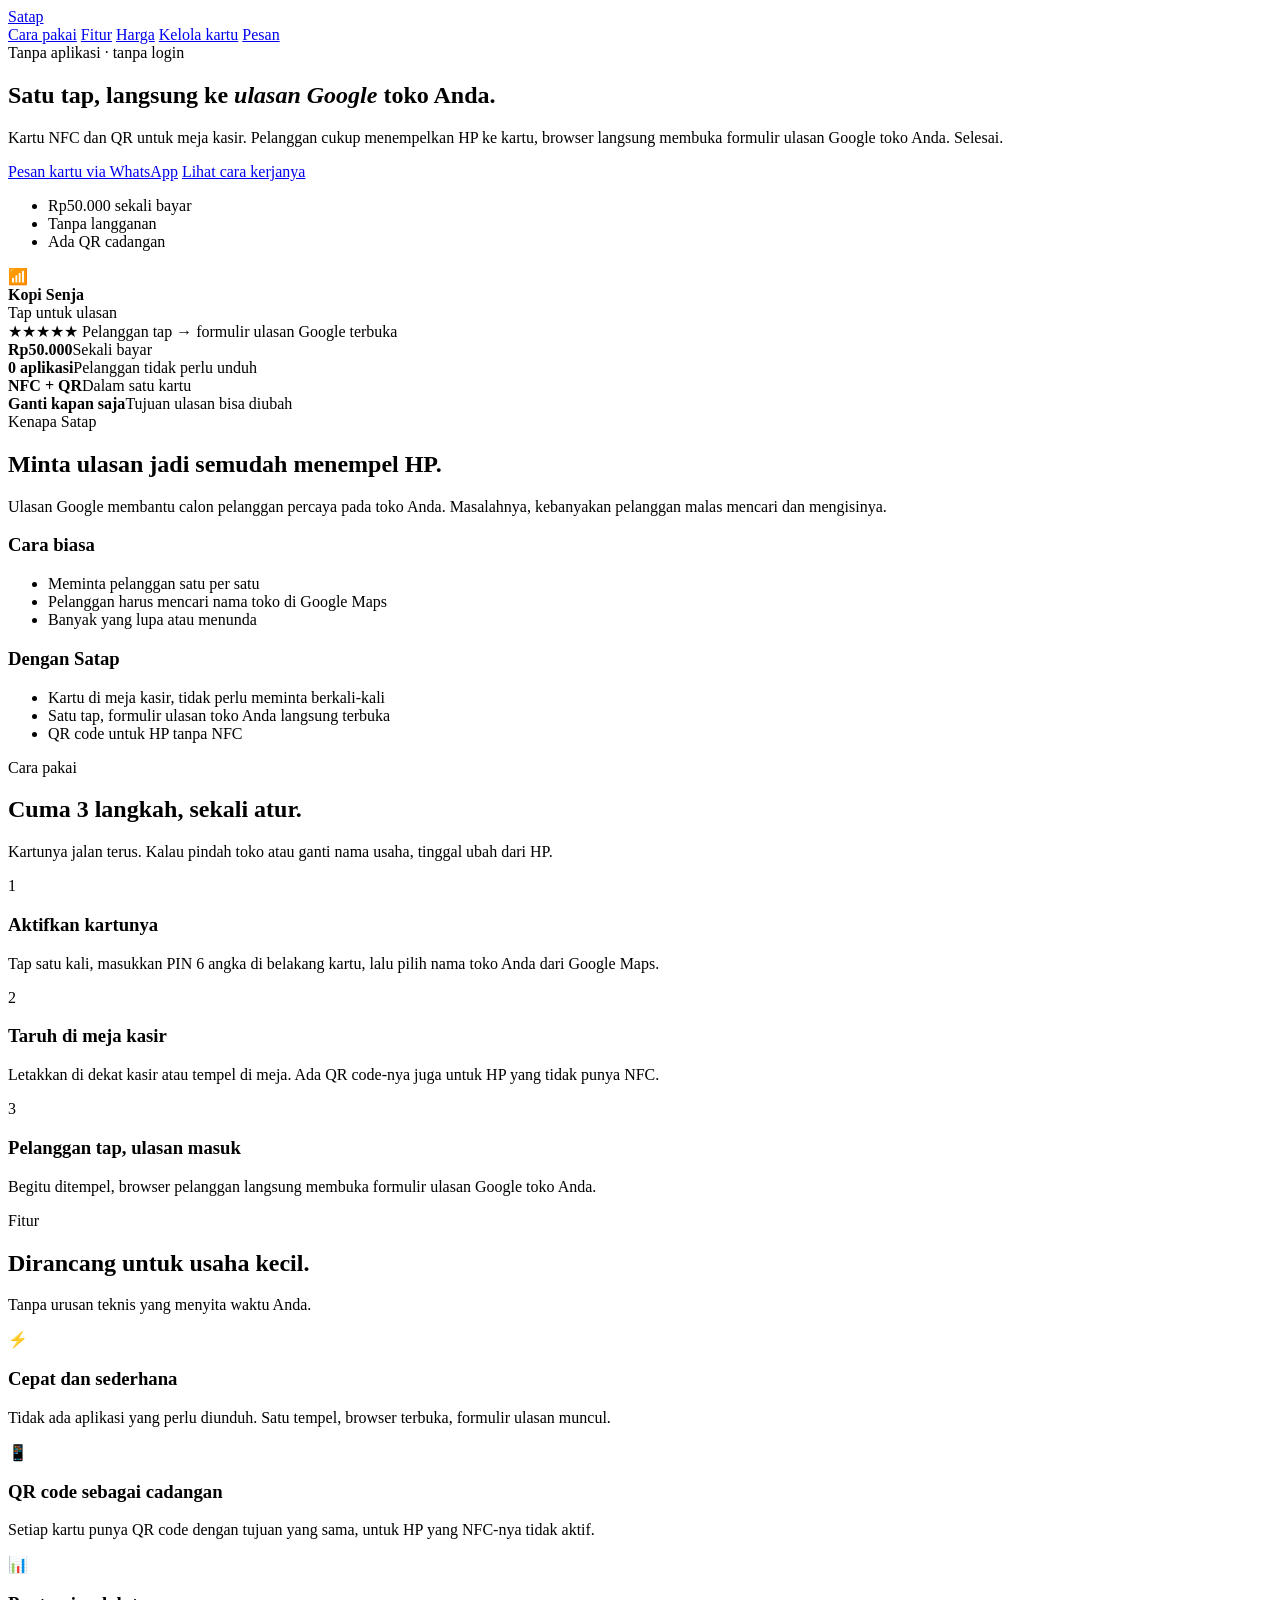
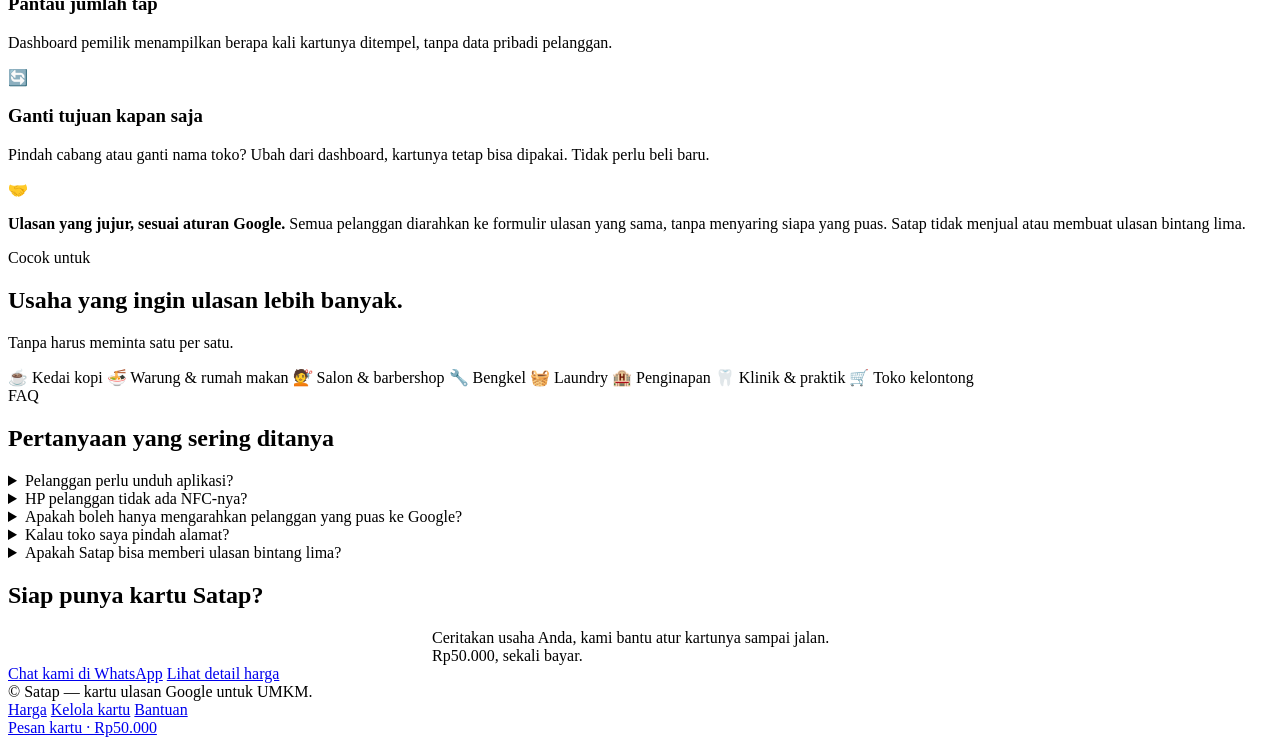
==== public/index.html @ cade8c43 "style: seragamkan palet warna semua halaman dari logo - palet baru: ink #002018, accent lime #C0F850" ====
<!doctype html>
<html lang="id">
<head>
  <meta charset="utf-8">
  <meta name="viewport" content="width=device-width, initial-scale=1, viewport-fit=cover">
  <meta name="theme-color" content="#F7F5EF">
  <title>Satap · Satu tap, langsung ke ulasan Google toko Anda</title>
  <meta name="description" content="Kartu NFC yang sekali ditempel langsung membuka formulir ulasan Google toko Anda. Tanpa aplikasi, tanpa login untuk pelanggan. Rp50.000 sekali bayar.">
  <meta property="og:type" content="website">
  <meta property="og:locale" content="id_ID">
  <meta property="og:site_name" content="Satap">
  <meta property="og:title" content="Satap · Satu tap, langsung ke ulasan Google toko Anda">
  <meta property="og:description" content="Kartu NFC + QR untuk meja kasir. Pelanggan tap, formulir ulasan Google terbuka. Rp50.000 sekali bayar, tanpa langganan.">
  <meta name="twitter:card" content="summary">
  <link rel="icon" href="/assets/img/favicon.svg" type="image/svg+xml">
  <link rel="preconnect" href="https://fonts.googleapis.com">
  <link rel="preconnect" href="https://fonts.gstatic.com" crossorigin>
  <link href="https://fonts.googleapis.com/css2?family=Nunito:wght@400;600;700;800&display=swap" rel="stylesheet">
  <link rel="stylesheet" href="/assets/css/style.css">
  <link rel="stylesheet" href="/assets/css/upgrade.css">

  <script type="application/ld+json">
  {
    "@context":"https://schema.org",
    "@graph":[
      {"@type":"Product","name":"Kartu Satap (NFC + QR)","description":"Kartu NFC dan QR yang membuka formulir ulasan Google toko Anda dengan satu tap.","brand":{"@type":"Brand","name":"Satap"},
       "offers":{"@type":"Offer","price":"50000","priceCurrency":"IDR"}},
      {"@type":"FAQPage","mainEntity":[
        {"@type":"Question","name":"Pelanggan perlu unduh aplikasi?","acceptedAnswer":{"@type":"Answer","text":"Tidak. Kartu NFC hanya berisi tautan. HP yang menempel akan membuka browser seperti membuka link biasa."}},
        {"@type":"Question","name":"HP pelanggan tidak ada NFC-nya?","acceptedAnswer":{"@type":"Answer","text":"Setiap kartu punya QR code. Pelanggan tinggal memindai QR tersebut dan hasilnya sama."}},
        {"@type":"Question","name":"Kalau toko saya pindah alamat?","acceptedAnswer":{"@type":"Answer","text":"Masuk ke halaman Kelola kartu pakai kode kartu dan PIN, lalu ganti tokonya. Kartunya tidak perlu diganti."}}
      ]}
    ]
  }
  </script>
</head>
<body>
<main class="shell shell-wide">

  <header class="topbar" id="topbar">
    <a class="brand" href="/"><img class="brand-logo" src="/assets/logo.png" alt="Satap" onerror="this.parentNode.classList.add('no-logo');this.remove()"><span class="wordmark">Satap</span></a>
    <nav class="nav" aria-label="Navigasi utama">
      <a href="#cara">Cara pakai</a>
      <a href="#fitur">Fitur</a>
      <a href="/harga.html">Harga</a>
      <a href="/kelola.html">Kelola kartu</a>
      <a class="nav-cta" data-wa target="_blank" rel="noopener" href="#">Pesan</a>
    </nav>
  </header>

  <!-- HERO -->
  <section class="hero">
    <div>
      <span class="tag">Tanpa aplikasi · tanpa login</span>
      <h1>Satu tap, langsung ke <em>ulasan Google</em> toko Anda.</h1>
      <p class="hero-lead">
        Kartu NFC dan QR untuk meja kasir. Pelanggan cukup menempelkan HP ke kartu,
        browser langsung membuka formulir ulasan Google toko Anda. Selesai.
      </p>
      <div class="hero-cta">
        <a class="btn btn-primary" data-wa target="_blank" rel="noopener" href="#">Pesan kartu via WhatsApp</a>
        <a class="btn btn-ghost" href="#cara">Lihat cara kerjanya</a>
      </div>
      <ul class="hero-points">
        <li>Rp50.000 sekali bayar</li>
        <li>Tanpa langganan</li>
        <li>Ada QR cadangan</li>
      </ul>
    </div>

    <div class="mock" aria-hidden="true">
      <div class="mock-card">
        <span class="mock-nfc">📶</span>
        <div>
          <strong>Kopi Senja</strong><br>
          <span class="mock-sub">Tap untuk ulasan</span>
        </div>
      </div>
      <div class="mock-tap">
        <span class="ring">★★★★★</span>
        <span>Pelanggan tap → formulir ulasan Google terbuka</span>
      </div>
    </div>
  </section>

  <!-- STRIP -->
  <div class="strip" role="list">
    <div role="listitem"><b>Rp50.000</b><span>Sekali bayar</span></div>
    <div role="listitem"><b>0 aplikasi</b><span>Pelanggan tidak perlu unduh</span></div>
    <div role="listitem"><b>NFC + QR</b><span>Dalam satu kartu</span></div>
    <div role="listitem"><b>Ganti kapan saja</b><span>Tujuan ulasan bisa diubah</span></div>
  </div>

  <!-- CARA LAMA vs SATAP -->
  <section class="section">
    <span class="eyebrow">Kenapa Satap</span>
    <h2>Minta ulasan jadi semudah menempel HP.</h2>
    <p class="section-lead">Ulasan Google membantu calon pelanggan percaya pada toko Anda. Masalahnya, kebanyakan pelanggan malas mencari dan mengisinya.</p>
    <div class="compare">
      <div class="col before">
        <h3>Cara biasa</h3>
        <ul>
          <li>Meminta pelanggan satu per satu</li>
          <li>Pelanggan harus mencari nama toko di Google Maps</li>
          <li>Banyak yang lupa atau menunda</li>
        </ul>
      </div>
      <div class="col after">
        <h3>Dengan Satap</h3>
        <ul>
          <li>Kartu di meja kasir, tidak perlu meminta berkali-kali</li>
          <li>Satu tap, formulir ulasan toko Anda langsung terbuka</li>
          <li>QR code untuk HP tanpa NFC</li>
        </ul>
      </div>
    </div>
  </section>

  <!-- CARA PAKAI -->
  <section class="section" id="cara">
    <span class="eyebrow">Cara pakai</span>
    <h2>Cuma 3 langkah, sekali atur.</h2>
    <p class="section-lead">Kartunya jalan terus. Kalau pindah toko atau ganti nama usaha, tinggal ubah dari HP.</p>
    <div class="steps3">
      <div class="feature">
        <span class="num">1</span>
        <h3>Aktifkan kartunya</h3>
        <p>Tap satu kali, masukkan PIN 6 angka di belakang kartu, lalu pilih nama toko Anda dari Google Maps.</p>
      </div>
      <div class="feature">
        <span class="num">2</span>
        <h3>Taruh di meja kasir</h3>
        <p>Letakkan di dekat kasir atau tempel di meja. Ada QR code-nya juga untuk HP yang tidak punya NFC.</p>
      </div>
      <div class="feature">
        <span class="num">3</span>
        <h3>Pelanggan tap, ulasan masuk</h3>
        <p>Begitu ditempel, browser pelanggan langsung membuka formulir ulasan Google toko Anda.</p>
      </div>
    </div>
  </section>

  <!-- FITUR -->
  <section class="section" id="fitur">
    <span class="eyebrow">Fitur</span>
    <h2>Dirancang untuk usaha kecil.</h2>
    <p class="section-lead">Tanpa urusan teknis yang menyita waktu Anda.</p>
    <div class="cardgrid cardgrid-2">
      <div class="feature">
        <span class="ico" aria-hidden="true">⚡</span>
        <h3>Cepat dan sederhana</h3>
        <p>Tidak ada aplikasi yang perlu diunduh. Satu tempel, browser terbuka, formulir ulasan muncul.</p>
      </div>
      <div class="feature">
        <span class="ico" aria-hidden="true">📱</span>
        <h3>QR code sebagai cadangan</h3>
        <p>Setiap kartu punya QR code dengan tujuan yang sama, untuk HP yang NFC-nya tidak aktif.</p>
      </div>
      <div class="feature">
        <span class="ico" aria-hidden="true">📊</span>
        <h3>Pantau jumlah tap</h3>
        <p>Dashboard pemilik menampilkan berapa kali kartunya ditempel, tanpa data pribadi pelanggan.</p>
      </div>
      <div class="feature">
        <span class="ico" aria-hidden="true">🔄</span>
        <h3>Ganti tujuan kapan saja</h3>
        <p>Pindah cabang atau ganti nama toko? Ubah dari dashboard, kartunya tetap bisa dipakai. Tidak perlu beli baru.</p>
      </div>
    </div>
  </section>

  <!-- INTEGRITAS -->
  <section class="section">
    <div class="promise">
      <span class="ico" aria-hidden="true">🤝</span>
      <p><strong>Ulasan yang jujur, sesuai aturan Google.</strong> Semua pelanggan diarahkan ke formulir ulasan yang sama, tanpa menyaring siapa yang puas. Satap tidak menjual atau membuat ulasan bintang lima.</p>
    </div>
  </section>

  <!-- COCOK UNTUK -->
  <section class="section">
    <span class="eyebrow">Cocok untuk</span>
    <h2>Usaha yang ingin ulasan lebih banyak.</h2>
    <p class="section-lead">Tanpa harus meminta satu per satu.</p>
    <div class="chips">
      <span class="tag">☕ Kedai kopi</span>
      <span class="tag">🍜 Warung &amp; rumah makan</span>
      <span class="tag">💇 Salon &amp; barbershop</span>
      <span class="tag">🔧 Bengkel</span>
      <span class="tag">🧺 Laundry</span>
      <span class="tag">🏨 Penginapan</span>
      <span class="tag">🦷 Klinik &amp; praktik</span>
      <span class="tag">🛒 Toko kelontong</span>
    </div>
  </section>

  <!-- FAQ -->
  <section class="section" id="faq">
    <span class="eyebrow">FAQ</span>
    <h2>Pertanyaan yang sering ditanya</h2>
    <div class="faq">
      <details>
        <summary>Pelanggan perlu unduh aplikasi?</summary>
        <p>Tidak. Kartu NFC hanya berisi tautan. HP yang menempel akan membuka browser seperti membuka link biasa.</p>
      </details>
      <details>
        <summary>HP pelanggan tidak ada NFC-nya?</summary>
        <p>Setiap kartu punya QR code. Pelanggan tinggal memindai QR tersebut dan hasilnya sama.</p>
      </details>
      <details>
        <summary>Apakah boleh hanya mengarahkan pelanggan yang puas ke Google?</summary>
        <p>Tidak, dan kami tidak menyarankan itu. Semua pelanggan diarahkan langsung ke formulir ulasan yang sama. Menyaring ulasan melanggar kebijakan Google dan ulasannya bisa dihapus.</p>
      </details>
      <details>
        <summary>Kalau toko saya pindah alamat?</summary>
        <p>Masuk ke halaman Kelola kartu pakai kode kartu dan PIN, lalu ganti tokonya. Kartunya tidak perlu diganti.</p>
      </details>
      <details>
        <summary>Apakah Satap bisa memberi ulasan bintang lima?</summary>
        <p>Tidak, dan Anda sebaiknya berhati-hati dengan layanan yang menjanjikannya. Ulasan harus asli dari pelanggan. Ulasan yang dibeli atau dibuat otomatis melanggar kebijakan Google.</p>
      </details>
    </div>
  </section>

  <!-- CTA -->
  <section class="cta-band" id="pesan">
    <h2>Siap punya kartu Satap?</h2>
    <p class="muted" style="max-width:52ch;margin:10px auto 0">
      Ceritakan usaha Anda, kami bantu atur kartunya sampai jalan. Rp50.000, sekali bayar.
    </p>
    <div class="row">
      <a class="btn btn-primary" data-wa target="_blank" rel="noopener" href="#">Chat kami di WhatsApp</a>
      <a class="btn btn-ghost" href="/harga.html">Lihat detail harga</a>
    </div>
  </section>

  <footer class="footer">
    <span>© Satap — kartu ulasan Google untuk UMKM.</span>
    <nav>
      <a href="/harga.html">Harga</a>
      <a href="/kelola.html">Kelola kartu</a>
      <a data-wa target="_blank" rel="noopener" href="#">Bantuan</a>
    </nav>
  </footer>

</main>

<!-- CTA lengket (hanya tampil di HP) -->
<div class="sticky-cta" id="sticky-cta">
  <a class="btn btn-primary" data-wa target="_blank" rel="noopener" href="#">Pesan kartu · Rp50.000</a>
</div>

<script type="module" src="/assets/js/landing.js"></script>
<script>
(function(){
  var top = document.getElementById('topbar');
  if (top) addEventListener('scroll', function(){ top.classList.toggle('is-scrolled', scrollY > 8); }, {passive:true});

  /* Sembunyikan CTA lengket saat band CTA / footer sudah terlihat */
  var sticky = document.getElementById('sticky-cta'), band = document.getElementById('pesan');
  if (sticky && band && 'IntersectionObserver' in window){
    new IntersectionObserver(function(e){ sticky.classList.toggle('is-hidden', e[0].isIntersecting); },{threshold:.15}).observe(band);
  }

  /* Satu FAQ terbuka sekaligus, lebih rapi di HP */
  var d = document.querySelectorAll('.faq details');
  d.forEach(function(el){ el.addEventListener('toggle', function(){
    if (el.open) d.forEach(function(o){ if (o !== el) o.open = false; });
  }); });
})();
</script>
</body>
</html>
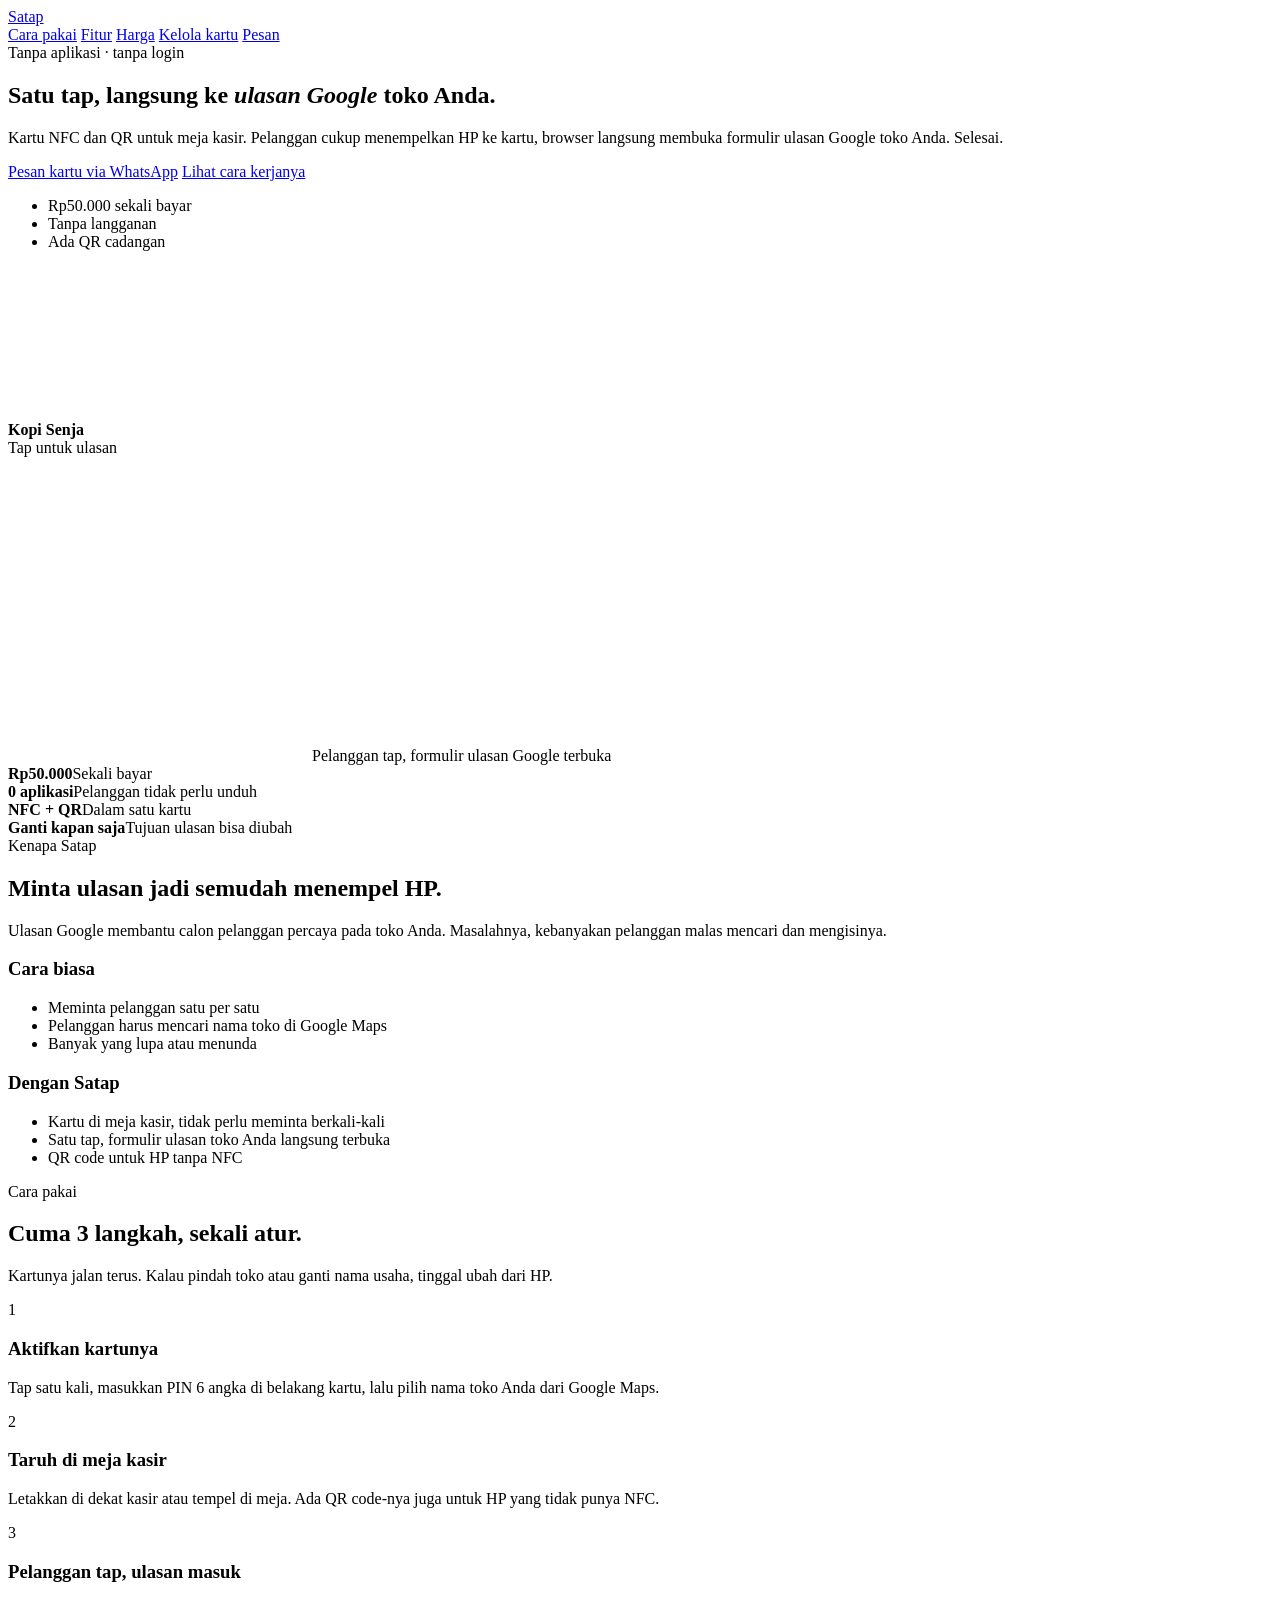
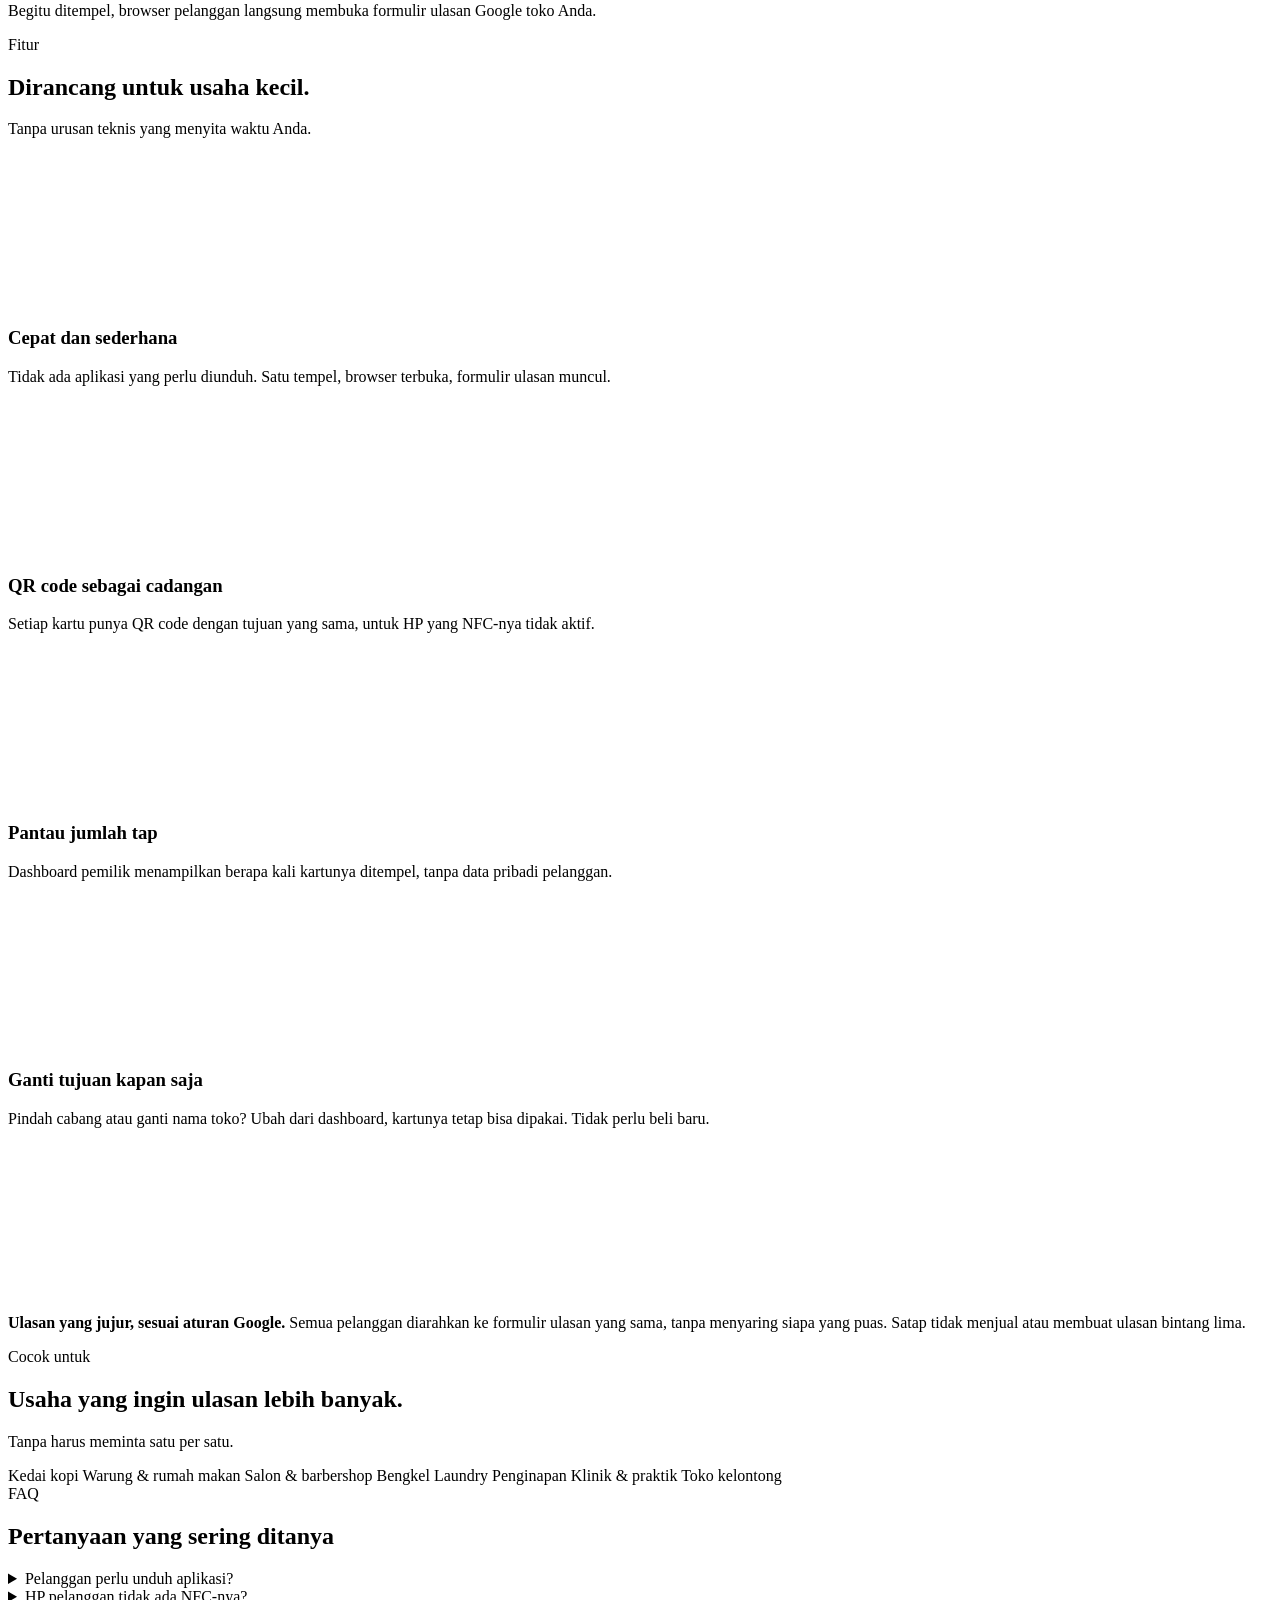
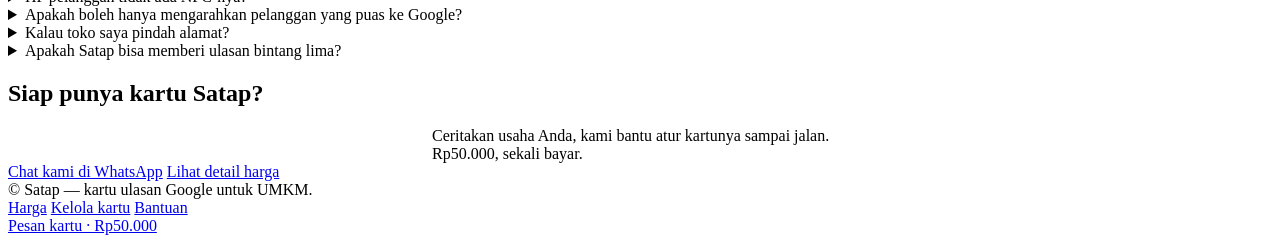
==== commit 091ca4b4: "style: ganti semua emoji dengan sprite ikon SVG (Lucide) - tambah public/assets/icons.svg (sprite 21" ====
--- a/public/index.html
+++ b/public/index.html
@@ -70,15 +70,15 @@
 
     <div class="mock" aria-hidden="true">
       <div class="mock-card">
-        <span class="mock-nfc">📶</span>
+        <span class="mock-nfc"><svg class="ic" aria-hidden="true"><use href="/assets/icons.svg#nfc"></use></svg></span>
         <div>
           <strong>Kopi Senja</strong><br>
           <span class="mock-sub">Tap untuk ulasan</span>
         </div>
       </div>
       <div class="mock-tap">
-        <span class="ring">★★★★★</span>
-        <span>Pelanggan tap → formulir ulasan Google terbuka</span>
+        <span class="stars" aria-hidden="true"><svg class="ic"><use href="/assets/icons.svg#star"></use></svg><svg class="ic"><use href="/assets/icons.svg#star"></use></svg><svg class="ic"><use href="/assets/icons.svg#star"></use></svg><svg class="ic"><use href="/assets/icons.svg#star"></use></svg><svg class="ic"><use href="/assets/icons.svg#star"></use></svg></span>
+        <span>Pelanggan tap, formulir ulasan Google terbuka</span>
       </div>
     </div>
   </section>
@@ -147,22 +147,22 @@
     <p class="section-lead">Tanpa urusan teknis yang menyita waktu Anda.</p>
     <div class="cardgrid cardgrid-2">
       <div class="feature">
-        <span class="ico" aria-hidden="true">⚡</span>
+        <span class="ico" aria-hidden="true"><svg class="ic"><use href="/assets/icons.svg#zap"></use></svg></span>
         <h3>Cepat dan sederhana</h3>
         <p>Tidak ada aplikasi yang perlu diunduh. Satu tempel, browser terbuka, formulir ulasan muncul.</p>
       </div>
       <div class="feature">
-        <span class="ico" aria-hidden="true">📱</span>
+        <span class="ico" aria-hidden="true"><svg class="ic"><use href="/assets/icons.svg#qr-code"></use></svg></span>
         <h3>QR code sebagai cadangan</h3>
         <p>Setiap kartu punya QR code dengan tujuan yang sama, untuk HP yang NFC-nya tidak aktif.</p>
       </div>
       <div class="feature">
-        <span class="ico" aria-hidden="true">📊</span>
+        <span class="ico" aria-hidden="true"><svg class="ic"><use href="/assets/icons.svg#chart-column"></use></svg></span>
         <h3>Pantau jumlah tap</h3>
         <p>Dashboard pemilik menampilkan berapa kali kartunya ditempel, tanpa data pribadi pelanggan.</p>
       </div>
       <div class="feature">
-        <span class="ico" aria-hidden="true">🔄</span>
+        <span class="ico" aria-hidden="true"><svg class="ic"><use href="/assets/icons.svg#refresh-cw"></use></svg></span>
         <h3>Ganti tujuan kapan saja</h3>
         <p>Pindah cabang atau ganti nama toko? Ubah dari dashboard, kartunya tetap bisa dipakai. Tidak perlu beli baru.</p>
       </div>
@@ -172,7 +172,7 @@
   <!-- INTEGRITAS -->
   <section class="section">
     <div class="promise">
-      <span class="ico" aria-hidden="true">🤝</span>
+      <span class="ico" aria-hidden="true"><svg class="ic"><use href="/assets/icons.svg#handshake"></use></svg></span>
       <p><strong>Ulasan yang jujur, sesuai aturan Google.</strong> Semua pelanggan diarahkan ke formulir ulasan yang sama, tanpa menyaring siapa yang puas. Satap tidak menjual atau membuat ulasan bintang lima.</p>
     </div>
   </section>
@@ -183,14 +183,14 @@
     <h2>Usaha yang ingin ulasan lebih banyak.</h2>
     <p class="section-lead">Tanpa harus meminta satu per satu.</p>
     <div class="chips">
-      <span class="tag">☕ Kedai kopi</span>
-      <span class="tag">🍜 Warung &amp; rumah makan</span>
-      <span class="tag">💇 Salon &amp; barbershop</span>
-      <span class="tag">🔧 Bengkel</span>
-      <span class="tag">🧺 Laundry</span>
-      <span class="tag">🏨 Penginapan</span>
-      <span class="tag">🦷 Klinik &amp; praktik</span>
-      <span class="tag">🛒 Toko kelontong</span>
+      <span class="tag">Kedai kopi</span>
+      <span class="tag">Warung &amp; rumah makan</span>
+      <span class="tag">Salon &amp; barbershop</span>
+      <span class="tag">Bengkel</span>
+      <span class="tag">Laundry</span>
+      <span class="tag">Penginapan</span>
+      <span class="tag">Klinik &amp; praktik</span>
+      <span class="tag">Toko kelontong</span>
     </div>
   </section>
 
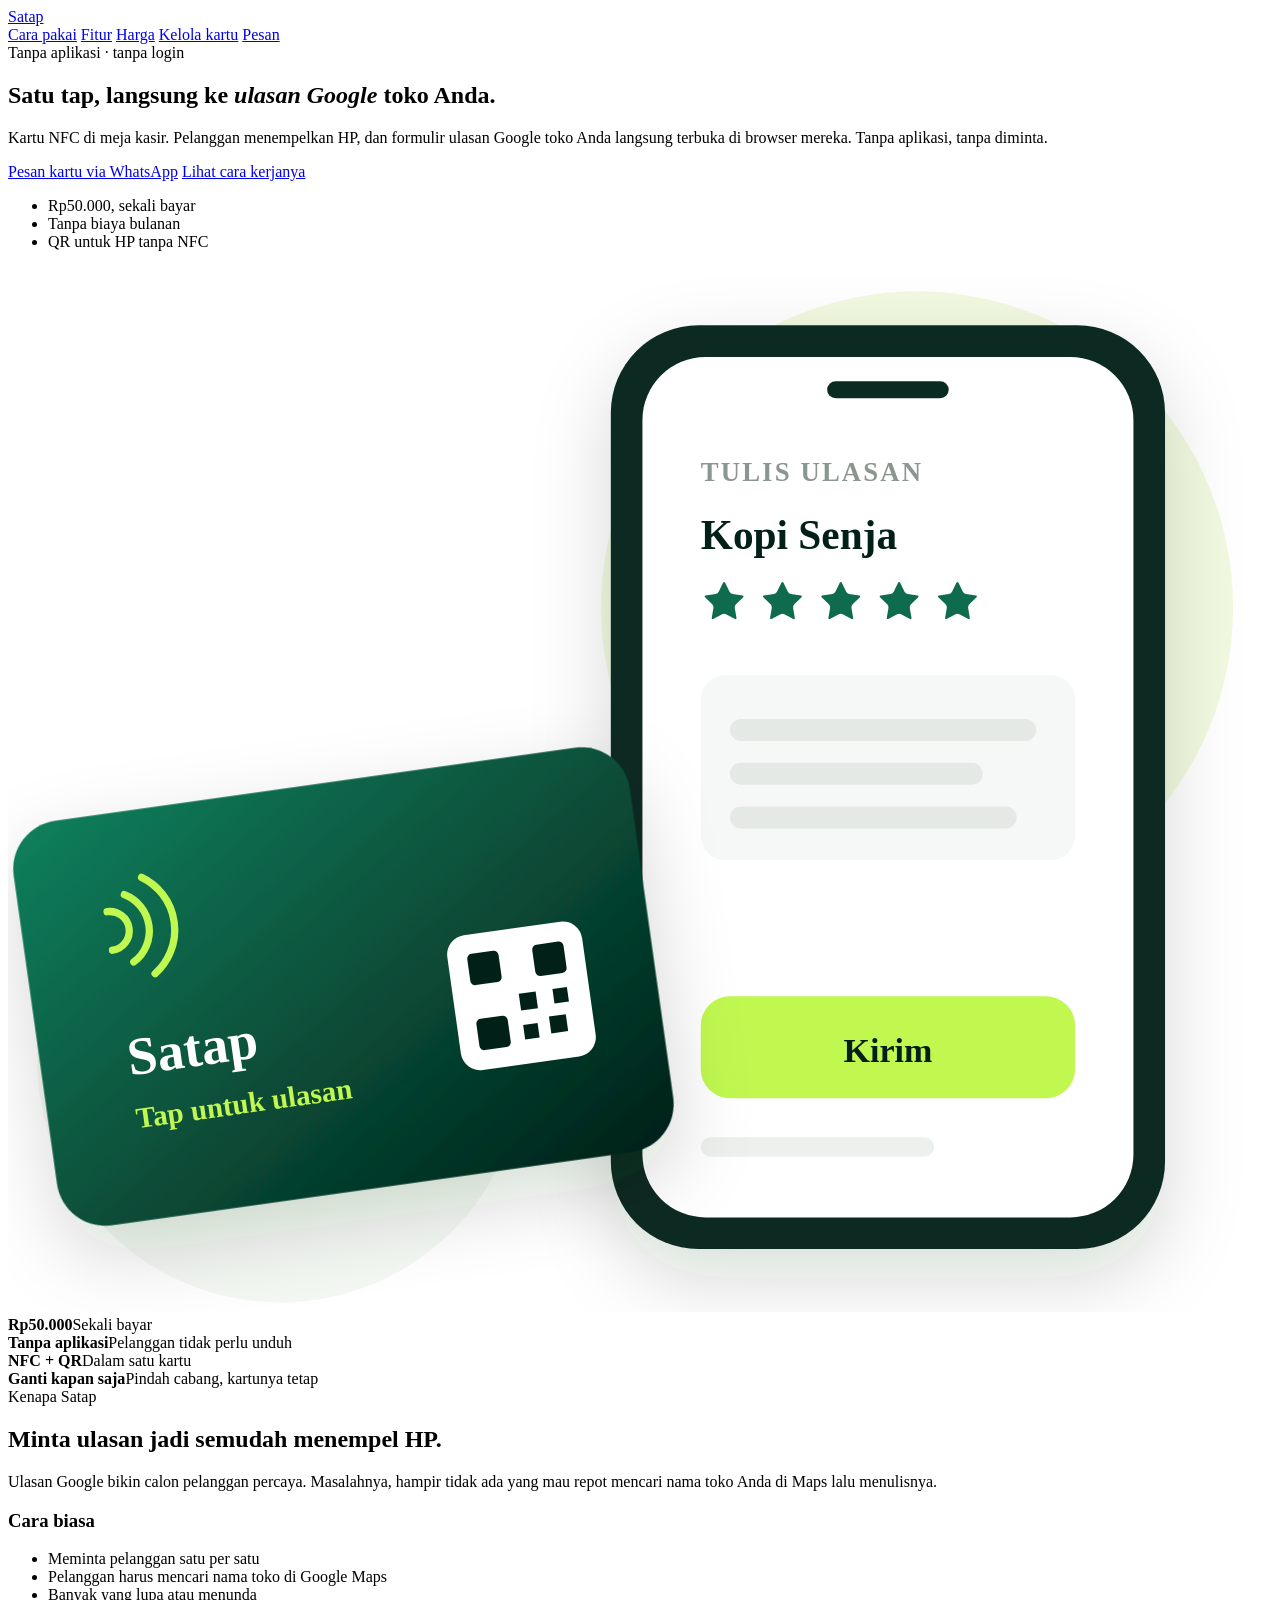
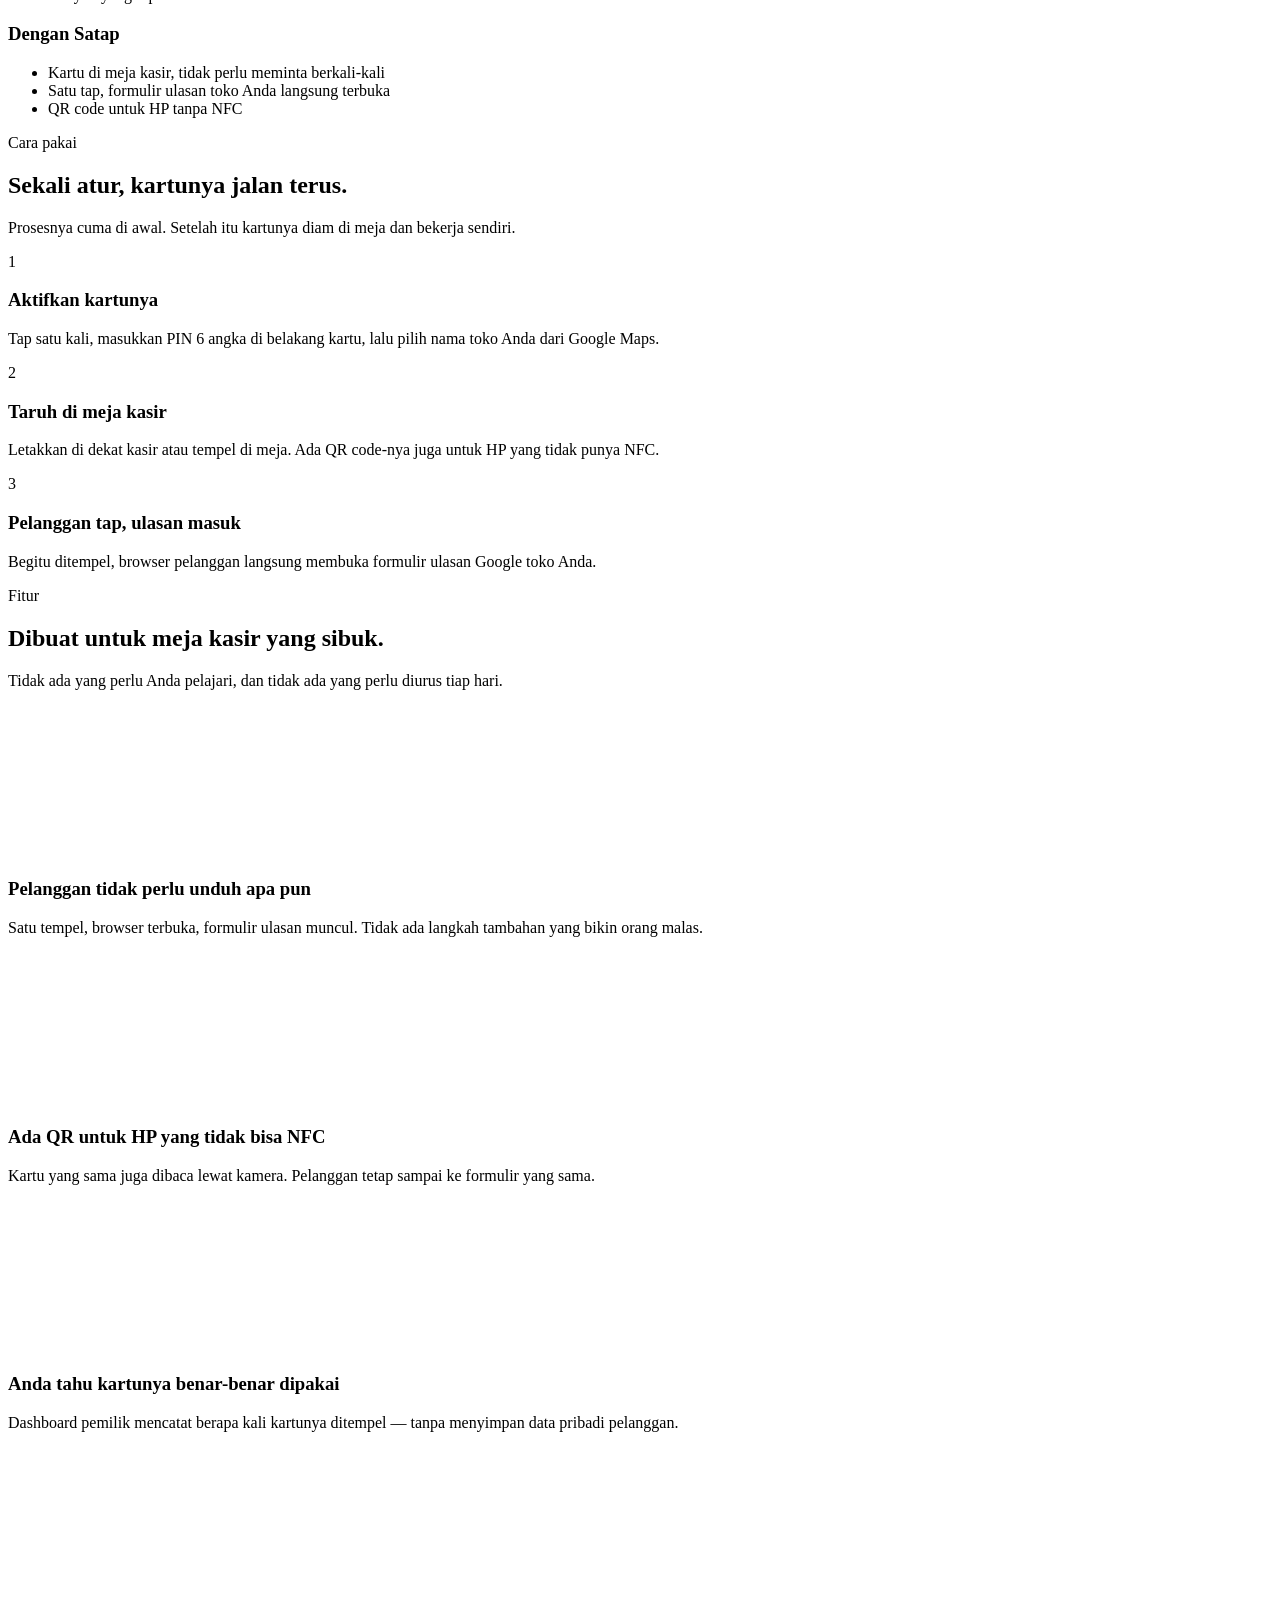
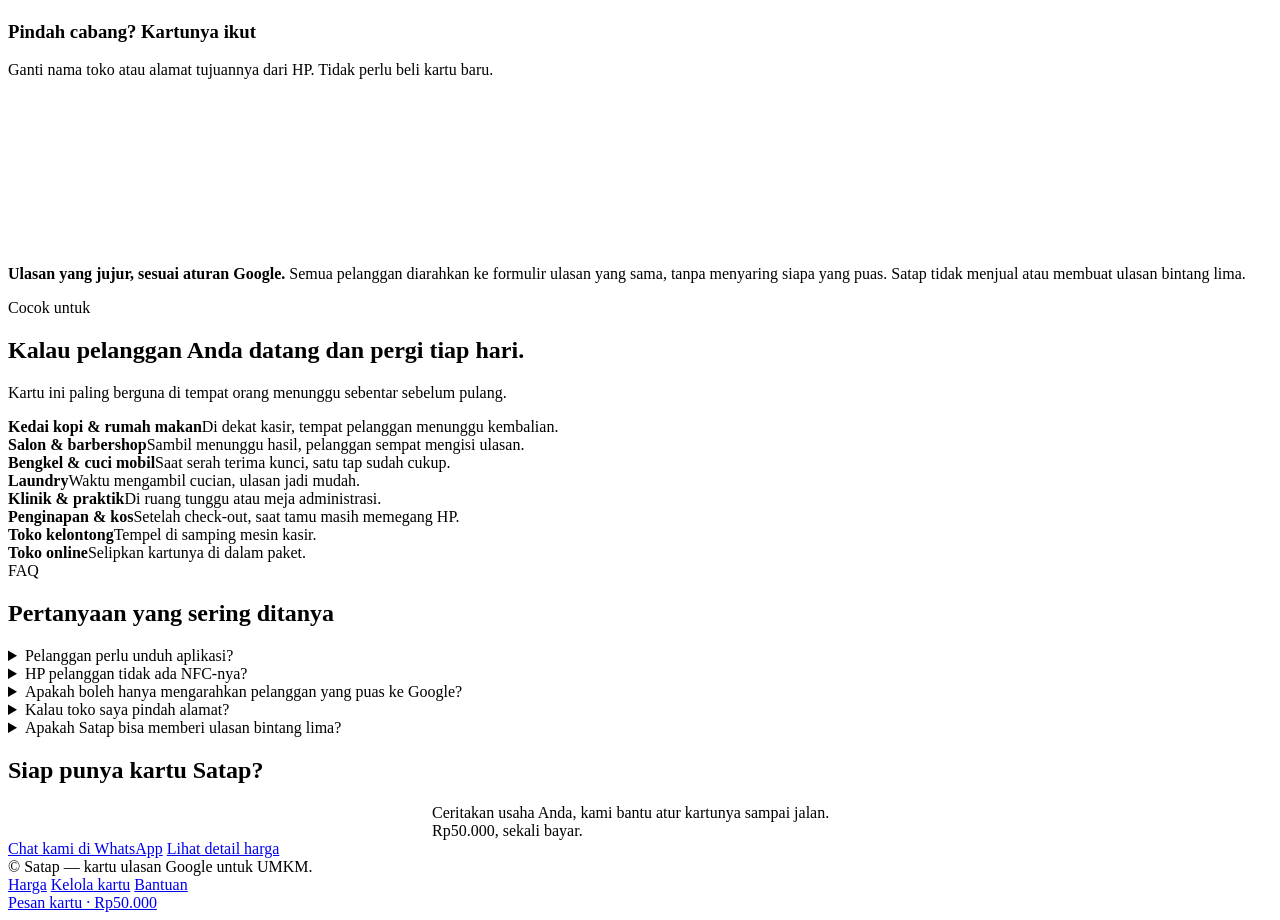
==== commit 3851e5c0: "feat(landing): ilustrasi hero, section contoh usaha, perbaikan copy - ilustrasi hero SVG asli (HP be" ====
--- a/public/index.html
+++ b/public/index.html
@@ -54,48 +54,102 @@
       <span class="tag">Tanpa aplikasi · tanpa login</span>
       <h1>Satu tap, langsung ke <em>ulasan Google</em> toko Anda.</h1>
       <p class="hero-lead">
-        Kartu NFC dan QR untuk meja kasir. Pelanggan cukup menempelkan HP ke kartu,
-        browser langsung membuka formulir ulasan Google toko Anda. Selesai.
+        Kartu NFC di meja kasir. Pelanggan menempelkan HP, dan formulir ulasan Google
+        toko Anda langsung terbuka di browser mereka. Tanpa aplikasi, tanpa diminta.
       </p>
       <div class="hero-cta">
         <a class="btn btn-primary" data-wa target="_blank" rel="noopener" href="#">Pesan kartu via WhatsApp</a>
         <a class="btn btn-ghost" href="#cara">Lihat cara kerjanya</a>
       </div>
       <ul class="hero-points">
-        <li>Rp50.000 sekali bayar</li>
-        <li>Tanpa langganan</li>
-        <li>Ada QR cadangan</li>
+        <li>Rp50.000, sekali bayar</li>
+        <li>Tanpa biaya bulanan</li>
+        <li>QR untuk HP tanpa NFC</li>
       </ul>
     </div>
 
-    <div class="mock" aria-hidden="true">
-      <div class="mock-card">
-        <span class="mock-nfc"><svg class="ic" aria-hidden="true"><use href="/assets/icons.svg#nfc"></use></svg></span>
-        <div>
-          <strong>Kopi Senja</strong><br>
-          <span class="mock-sub">Tap untuk ulasan</span>
-        </div>
-      </div>
-      <div class="mock-tap">
-        <span class="stars" aria-hidden="true"><svg class="ic"><use href="/assets/icons.svg#star"></use></svg><svg class="ic"><use href="/assets/icons.svg#star"></use></svg><svg class="ic"><use href="/assets/icons.svg#star"></use></svg><svg class="ic"><use href="/assets/icons.svg#star"></use></svg><svg class="ic"><use href="/assets/icons.svg#star"></use></svg></span>
-        <span>Pelanggan tap, formulir ulasan Google terbuka</span>
-      </div>
+    <div class="mock">
+      <svg class="hero-art" viewBox="0 0 520 430" role="img" aria-label="Kartu Satap dan formulir ulasan Google yang terbuka di layar HP">
+        <defs>
+          <linearGradient id="cardG" x1="0" y1="0" x2="1" y2="1">
+            <stop offset="0" stop-color="#12805C"/>
+            <stop offset="1" stop-color="#002018"/>
+          </linearGradient>
+          <filter id="softShadow" x="-25%" y="-25%" width="150%" height="150%">
+            <feDropShadow dx="0" dy="12" stdDeviation="16" flood-color="#002018" flood-opacity="0.16"/>
+          </filter>
+          <path id="starPath" d="M11.525 2.295a.53.53 0 0 1 .95 0l2.31 4.679a2.123 2.123 0 0 0 1.595 1.16l5.166.756a.53.53 0 0 1 .294.904l-3.736 3.638a2.123 2.123 0 0 0-.611 1.878l.882 5.14a.53.53 0 0 1-.771.56l-4.618-2.428a2.122 2.122 0 0 0-1.973 0L6.396 21.01a.53.53 0 0 1-.77-.56l.881-5.139a2.122 2.122 0 0 0-.611-1.879L2.16 9.795a.53.53 0 0 1 .294-.906l5.165-.755a2.122 2.122 0 0 0 1.597-1.16z"/>
+        </defs>
+
+        <circle cx="374" cy="140" r="130" fill="#F1FAE0"/>
+        <circle cx="112" cy="326" r="100" fill="#F4F8F3"/>
+
+        <!-- HP: formulir ulasan Google -->
+        <rect x="248" y="24" width="228" height="380" rx="36" fill="#0A2B22" filter="url(#softShadow)"/>
+        <rect x="261" y="37" width="202" height="354" rx="26" fill="#FFFFFF"/>
+        <rect x="337" y="47" width="50" height="7" rx="3.5" fill="#0A2B22"/>
+
+        <text x="285" y="88" font-size="11" font-weight="700" fill="#8A968F" letter-spacing="0.08em">TULIS ULASAN</text>
+        <text x="285" y="116" font-size="17" font-weight="800" fill="#002018">Kopi Senja</text>
+
+        <g fill="#0E6B4D">
+          <use href="#starPath" transform="translate(285,128) scale(0.8)"/>
+          <use href="#starPath" transform="translate(309,128) scale(0.8)"/>
+          <use href="#starPath" transform="translate(333,128) scale(0.8)"/>
+          <use href="#starPath" transform="translate(357,128) scale(0.8)"/>
+          <use href="#starPath" transform="translate(381,128) scale(0.8)"/>
+        </g>
+
+        <rect x="285" y="168" width="154" height="76" rx="10" fill="#F6F8F7"/>
+        <rect x="297" y="186" width="126" height="9" rx="4.5" fill="#E4E9E6"/>
+        <rect x="297" y="204" width="104" height="9" rx="4.5" fill="#E4E9E6"/>
+        <rect x="297" y="222" width="118" height="9" rx="4.5" fill="#E4E9E6"/>
+
+        <rect x="285" y="300" width="154" height="42" rx="12" fill="#C0F850"/>
+        <text x="362" y="327" font-size="14" font-weight="800" fill="#002018" text-anchor="middle">Kirim</text>
+
+        <rect x="285" y="358" width="96" height="8" rx="4" fill="#EDF1EE"/>
+
+        <!-- Kartu Satap -->
+        <g transform="rotate(-8 138 296)">
+          <rect x="10" y="212" width="256" height="168" rx="20" fill="url(#cardG)" filter="url(#softShadow)"/>
+          <g fill="none" stroke="#C0F850" stroke-width="3" stroke-linecap="round">
+            <path d="M46 252a8 8 0 0 1 0 16"/>
+            <path d="M54 246a16 16 0 0 1 0 28"/>
+            <path d="M62 240a24 24 0 0 1 0 40"/>
+          </g>
+          <text x="46" y="320" font-size="22" font-weight="800" fill="#FFFFFF">Satap</text>
+          <text x="46" y="342" font-size="12" font-weight="700" fill="#C0F850">Tap untuk ulasan</text>
+          <g transform="translate(182,282)">
+            <rect width="56" height="56" rx="8" fill="#FFFFFF"/>
+            <g fill="#002018">
+              <rect x="8" y="8" width="13" height="13" rx="2"/>
+              <rect x="35" y="8" width="13" height="13" rx="2"/>
+              <rect x="8" y="35" width="13" height="13" rx="2"/>
+              <rect x="27" y="27" width="7" height="7"/>
+              <rect x="38" y="38" width="7" height="7"/>
+              <rect x="27" y="40" width="6" height="6"/>
+              <rect x="41" y="27" width="6" height="6"/>
+            </g>
+          </g>
+        </g>
+      </svg>
     </div>
   </section>
 
   <!-- STRIP -->
   <div class="strip" role="list">
     <div role="listitem"><b>Rp50.000</b><span>Sekali bayar</span></div>
-    <div role="listitem"><b>0 aplikasi</b><span>Pelanggan tidak perlu unduh</span></div>
+    <div role="listitem"><b>Tanpa aplikasi</b><span>Pelanggan tidak perlu unduh</span></div>
     <div role="listitem"><b>NFC + QR</b><span>Dalam satu kartu</span></div>
-    <div role="listitem"><b>Ganti kapan saja</b><span>Tujuan ulasan bisa diubah</span></div>
+    <div role="listitem"><b>Ganti kapan saja</b><span>Pindah cabang, kartunya tetap</span></div>
   </div>
 
   <!-- CARA LAMA vs SATAP -->
   <section class="section">
     <span class="eyebrow">Kenapa Satap</span>
     <h2>Minta ulasan jadi semudah menempel HP.</h2>
-    <p class="section-lead">Ulasan Google membantu calon pelanggan percaya pada toko Anda. Masalahnya, kebanyakan pelanggan malas mencari dan mengisinya.</p>
+    <p class="section-lead">Ulasan Google bikin calon pelanggan percaya. Masalahnya, hampir tidak ada yang mau repot mencari nama toko Anda di Maps lalu menulisnya.</p>
     <div class="compare">
       <div class="col before">
         <h3>Cara biasa</h3>
@@ -119,8 +173,8 @@
   <!-- CARA PAKAI -->
   <section class="section" id="cara">
     <span class="eyebrow">Cara pakai</span>
-    <h2>Cuma 3 langkah, sekali atur.</h2>
-    <p class="section-lead">Kartunya jalan terus. Kalau pindah toko atau ganti nama usaha, tinggal ubah dari HP.</p>
+    <h2>Sekali atur, kartunya jalan terus.</h2>
+    <p class="section-lead">Prosesnya cuma di awal. Setelah itu kartunya diam di meja dan bekerja sendiri.</p>
     <div class="steps3">
       <div class="feature">
         <span class="num">1</span>
@@ -143,28 +197,28 @@
   <!-- FITUR -->
   <section class="section" id="fitur">
     <span class="eyebrow">Fitur</span>
-    <h2>Dirancang untuk usaha kecil.</h2>
-    <p class="section-lead">Tanpa urusan teknis yang menyita waktu Anda.</p>
+    <h2>Dibuat untuk meja kasir yang sibuk.</h2>
+    <p class="section-lead">Tidak ada yang perlu Anda pelajari, dan tidak ada yang perlu diurus tiap hari.</p>
     <div class="cardgrid cardgrid-2">
       <div class="feature">
         <span class="ico" aria-hidden="true"><svg class="ic"><use href="/assets/icons.svg#zap"></use></svg></span>
-        <h3>Cepat dan sederhana</h3>
-        <p>Tidak ada aplikasi yang perlu diunduh. Satu tempel, browser terbuka, formulir ulasan muncul.</p>
+        <h3>Pelanggan tidak perlu unduh apa pun</h3>
+        <p>Satu tempel, browser terbuka, formulir ulasan muncul. Tidak ada langkah tambahan yang bikin orang malas.</p>
       </div>
       <div class="feature">
         <span class="ico" aria-hidden="true"><svg class="ic"><use href="/assets/icons.svg#qr-code"></use></svg></span>
-        <h3>QR code sebagai cadangan</h3>
-        <p>Setiap kartu punya QR code dengan tujuan yang sama, untuk HP yang NFC-nya tidak aktif.</p>
+        <h3>Ada QR untuk HP yang tidak bisa NFC</h3>
+        <p>Kartu yang sama juga dibaca lewat kamera. Pelanggan tetap sampai ke formulir yang sama.</p>
       </div>
       <div class="feature">
         <span class="ico" aria-hidden="true"><svg class="ic"><use href="/assets/icons.svg#chart-column"></use></svg></span>
-        <h3>Pantau jumlah tap</h3>
-        <p>Dashboard pemilik menampilkan berapa kali kartunya ditempel, tanpa data pribadi pelanggan.</p>
+        <h3>Anda tahu kartunya benar-benar dipakai</h3>
+        <p>Dashboard pemilik mencatat berapa kali kartunya ditempel — tanpa menyimpan data pribadi pelanggan.</p>
       </div>
       <div class="feature">
         <span class="ico" aria-hidden="true"><svg class="ic"><use href="/assets/icons.svg#refresh-cw"></use></svg></span>
-        <h3>Ganti tujuan kapan saja</h3>
-        <p>Pindah cabang atau ganti nama toko? Ubah dari dashboard, kartunya tetap bisa dipakai. Tidak perlu beli baru.</p>
+        <h3>Pindah cabang? Kartunya ikut</h3>
+        <p>Ganti nama toko atau alamat tujuannya dari HP. Tidak perlu beli kartu baru.</p>
       </div>
     </div>
   </section>
@@ -180,17 +234,17 @@
   <!-- COCOK UNTUK -->
   <section class="section">
     <span class="eyebrow">Cocok untuk</span>
-    <h2>Usaha yang ingin ulasan lebih banyak.</h2>
-    <p class="section-lead">Tanpa harus meminta satu per satu.</p>
-    <div class="chips">
-      <span class="tag">Kedai kopi</span>
-      <span class="tag">Warung &amp; rumah makan</span>
-      <span class="tag">Salon &amp; barbershop</span>
-      <span class="tag">Bengkel</span>
-      <span class="tag">Laundry</span>
-      <span class="tag">Penginapan</span>
-      <span class="tag">Klinik &amp; praktik</span>
-      <span class="tag">Toko kelontong</span>
+    <h2>Kalau pelanggan Anda datang dan pergi tiap hari.</h2>
+    <p class="section-lead">Kartu ini paling berguna di tempat orang menunggu sebentar sebelum pulang.</p>
+    <div class="usecases">
+      <div class="usecase"><b>Kedai kopi &amp; rumah makan</b><span>Di dekat kasir, tempat pelanggan menunggu kembalian.</span></div>
+      <div class="usecase"><b>Salon &amp; barbershop</b><span>Sambil menunggu hasil, pelanggan sempat mengisi ulasan.</span></div>
+      <div class="usecase"><b>Bengkel &amp; cuci mobil</b><span>Saat serah terima kunci, satu tap sudah cukup.</span></div>
+      <div class="usecase"><b>Laundry</b><span>Waktu mengambil cucian, ulasan jadi mudah.</span></div>
+      <div class="usecase"><b>Klinik &amp; praktik</b><span>Di ruang tunggu atau meja administrasi.</span></div>
+      <div class="usecase"><b>Penginapan &amp; kos</b><span>Setelah check-out, saat tamu masih memegang HP.</span></div>
+      <div class="usecase"><b>Toko kelontong</b><span>Tempel di samping mesin kasir.</span></div>
+      <div class="usecase"><b>Toko online</b><span>Selipkan kartunya di dalam paket.</span></div>
     </div>
   </section>
 
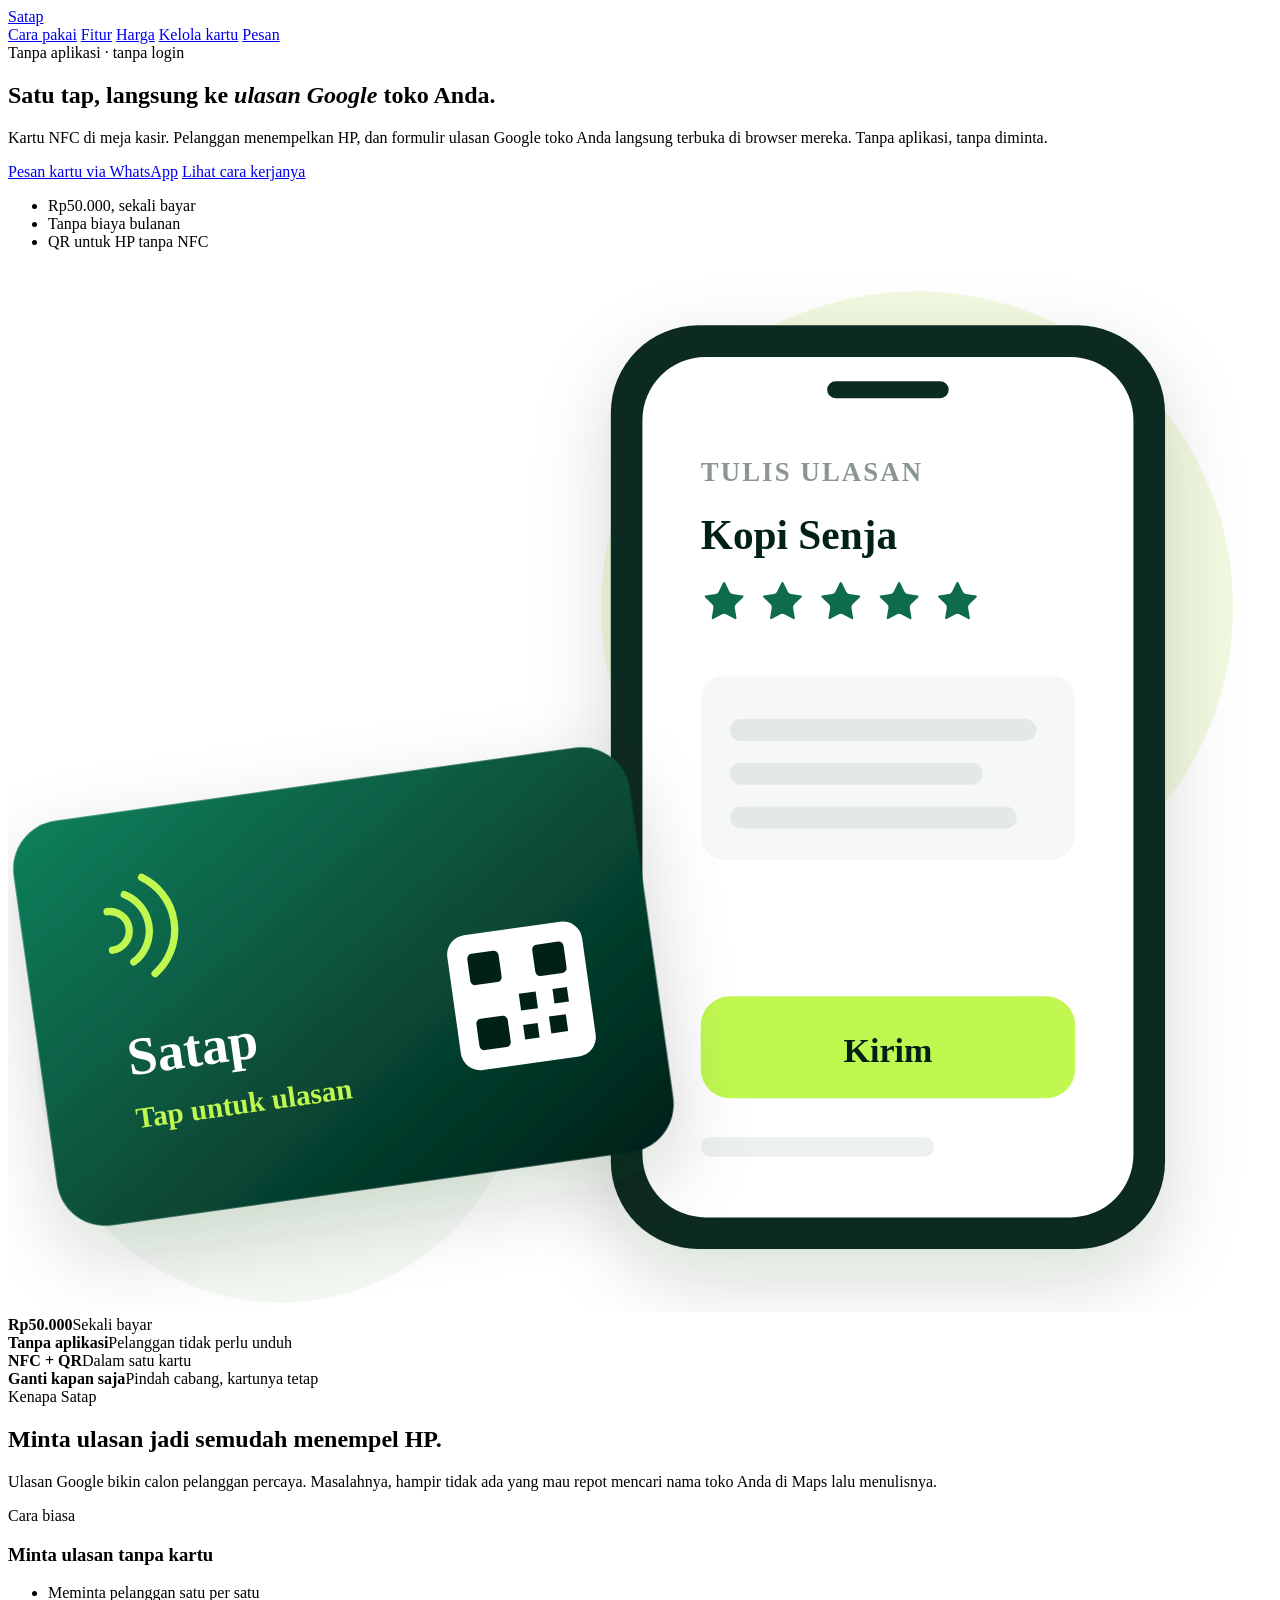
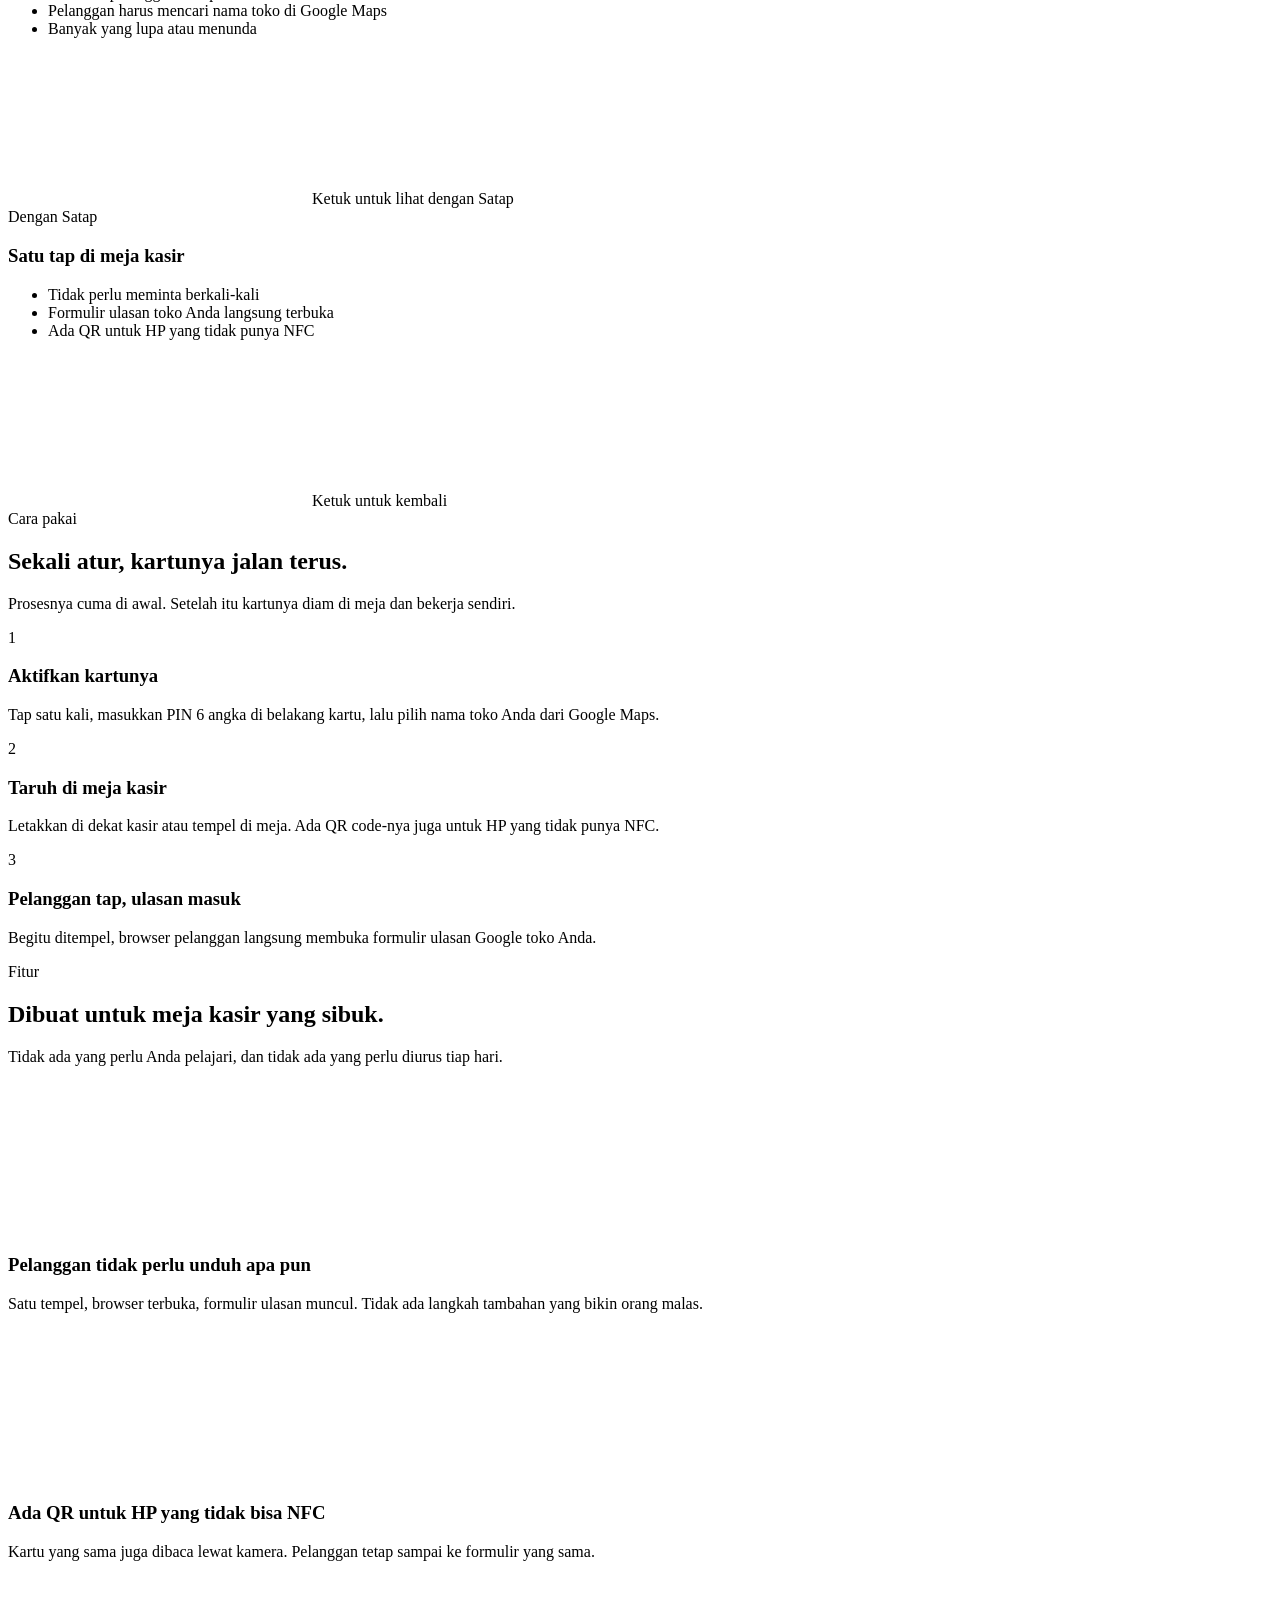
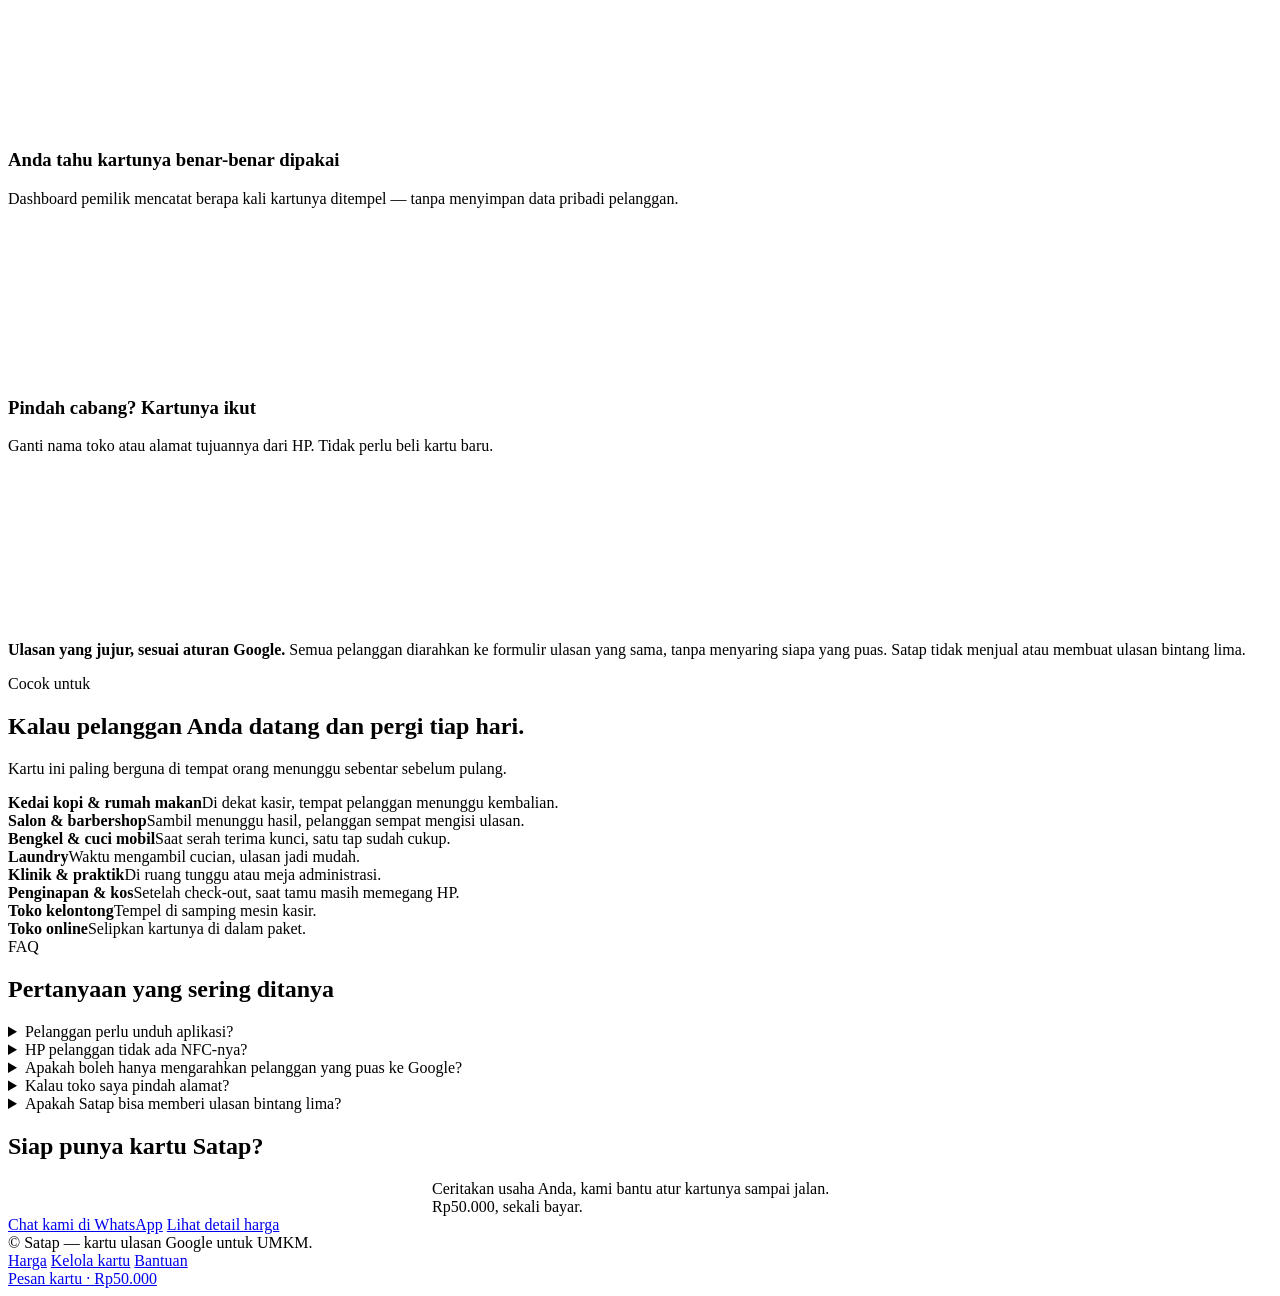
==== commit 0558f880: "feat(landing): section perbandingan jadi kartu bolak-balik - .compare (2 kolom) diganti .flip: kartu" ====
--- a/public/index.html
+++ b/public/index.html
@@ -150,22 +150,34 @@
     <span class="eyebrow">Kenapa Satap</span>
     <h2>Minta ulasan jadi semudah menempel HP.</h2>
     <p class="section-lead">Ulasan Google bikin calon pelanggan percaya. Masalahnya, hampir tidak ada yang mau repot mencari nama toko Anda di Maps lalu menulisnya.</p>
-    <div class="compare">
-      <div class="col before">
-        <h3>Cara biasa</h3>
-        <ul>
-          <li>Meminta pelanggan satu per satu</li>
-          <li>Pelanggan harus mencari nama toko di Google Maps</li>
-          <li>Banyak yang lupa atau menunda</li>
-        </ul>
-      </div>
-      <div class="col after">
-        <h3>Dengan Satap</h3>
-        <ul>
-          <li>Kartu di meja kasir, tidak perlu meminta berkali-kali</li>
-          <li>Satu tap, formulir ulasan toko Anda langsung terbuka</li>
-          <li>QR code untuk HP tanpa NFC</li>
-        </ul>
+    <div class="flip" id="flip" role="button" tabindex="0" aria-pressed="false" aria-label="Bandingkan cara biasa dengan cara Satap">
+      <div class="flip-inner">
+        <div class="flip-face flip-front" id="flip-front">
+          <span class="flip-kicker">Cara biasa</span>
+          <h3>Minta ulasan tanpa kartu</h3>
+          <ul>
+            <li>Meminta pelanggan satu per satu</li>
+            <li>Pelanggan harus mencari nama toko di Google Maps</li>
+            <li>Banyak yang lupa atau menunda</li>
+          </ul>
+          <span class="flip-hint">
+            <svg class="ic" aria-hidden="true"><use href="/assets/icons.svg#refresh-cw"></use></svg>
+            Ketuk untuk lihat dengan Satap
+          </span>
+        </div>
+        <div class="flip-face flip-back" id="flip-back" aria-hidden="true">
+          <span class="flip-kicker">Dengan Satap</span>
+          <h3>Satu tap di meja kasir</h3>
+          <ul>
+            <li>Tidak perlu meminta berkali-kali</li>
+            <li>Formulir ulasan toko Anda langsung terbuka</li>
+            <li>Ada QR untuk HP yang tidak punya NFC</li>
+          </ul>
+          <span class="flip-hint">
+            <svg class="ic" aria-hidden="true"><use href="/assets/icons.svg#refresh-cw"></use></svg>
+            Ketuk untuk kembali
+          </span>
+        </div>
       </div>
     </div>
   </section>
@@ -321,6 +333,23 @@
   d.forEach(function(el){ el.addEventListener('toggle', function(){
     if (el.open) d.forEach(function(o){ if (o !== el) o.open = false; });
   }); });
+
+  /* Kartu bolak-balik: cara biasa <-> Satap */
+  var flip = document.getElementById('flip');
+  if (flip) {
+    var front = document.getElementById('flip-front');
+    var back = document.getElementById('flip-back');
+    var putar = function () {
+      var on = flip.classList.toggle('is-flipped');
+      flip.setAttribute('aria-pressed', on ? 'true' : 'false');
+      if (front) front.setAttribute('aria-hidden', on ? 'true' : 'false');
+      if (back) back.setAttribute('aria-hidden', on ? 'false' : 'true');
+    };
+    flip.addEventListener('click', putar);
+    flip.addEventListener('keydown', function (e) {
+      if (e.key === 'Enter' || e.key === ' ' || e.key === 'Spacebar') { e.preventDefault(); putar(); }
+    });
+  }
 })();
 </script>
 </body>
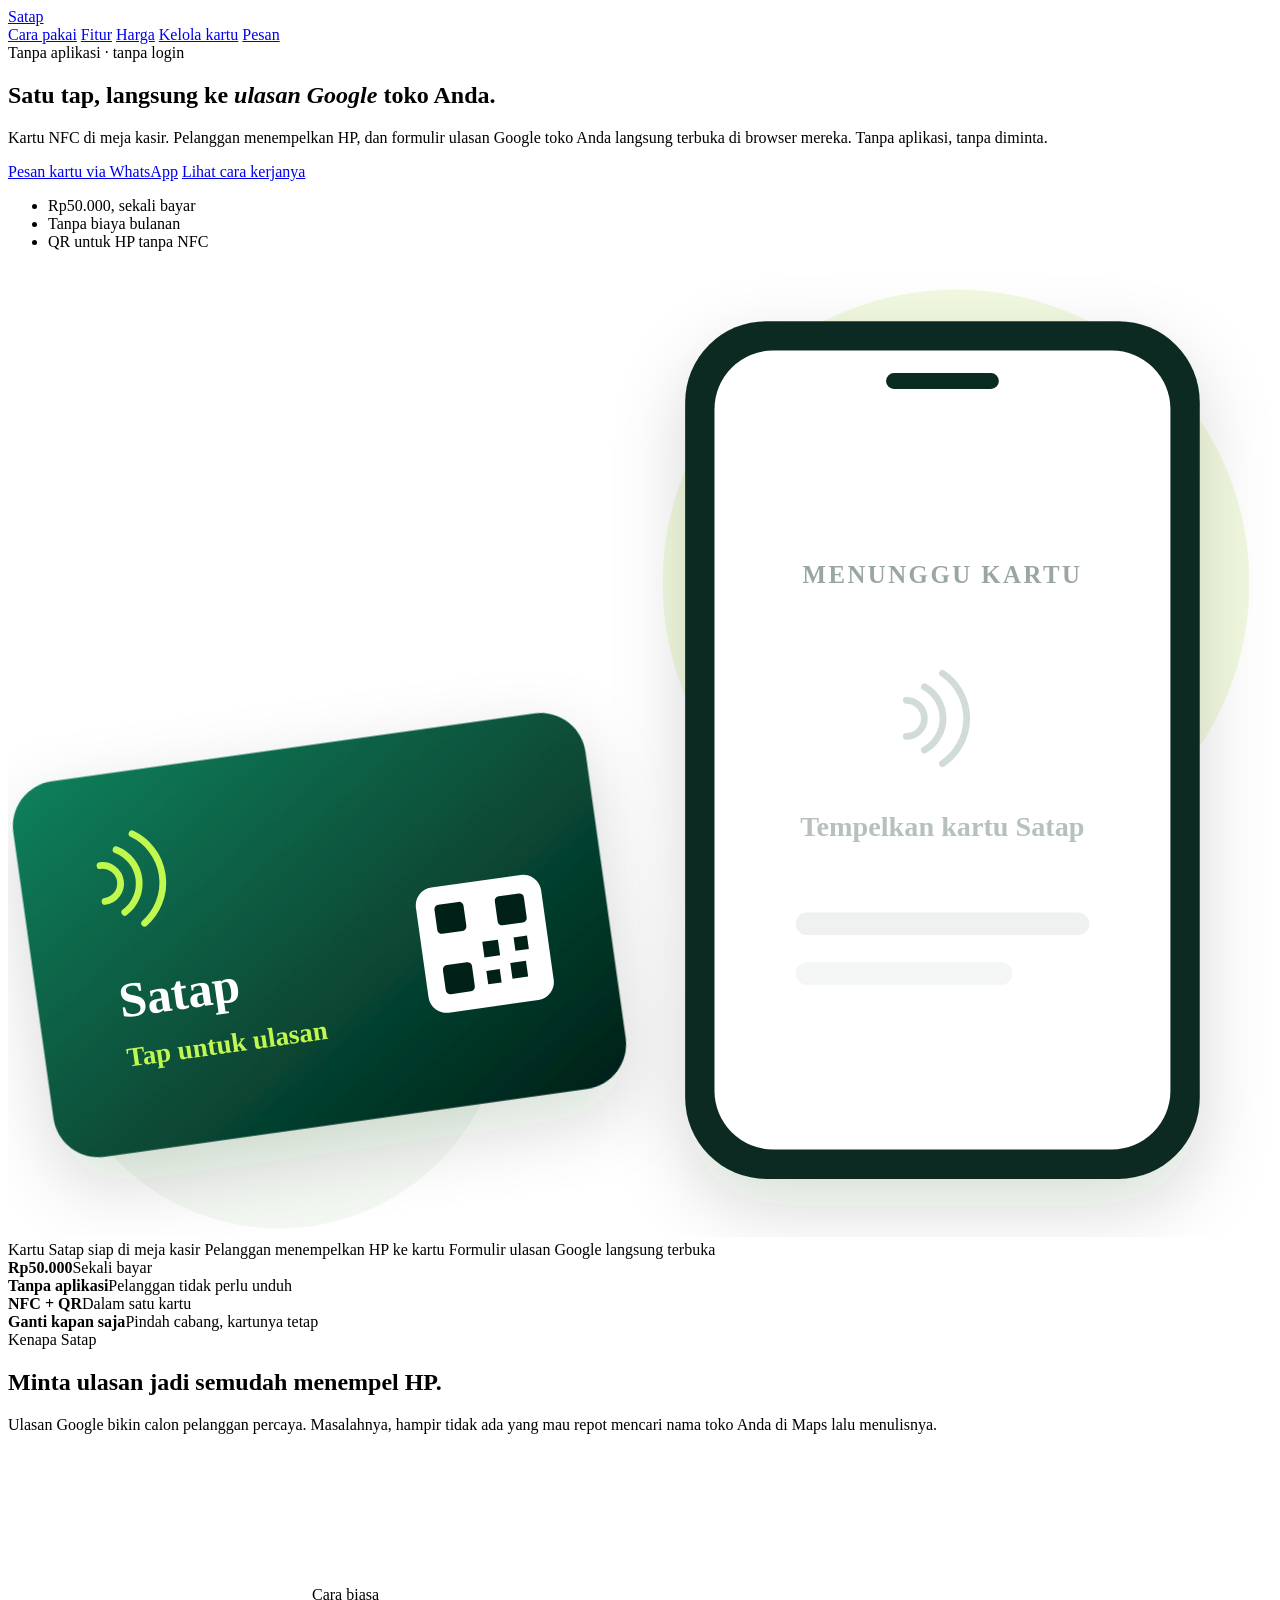
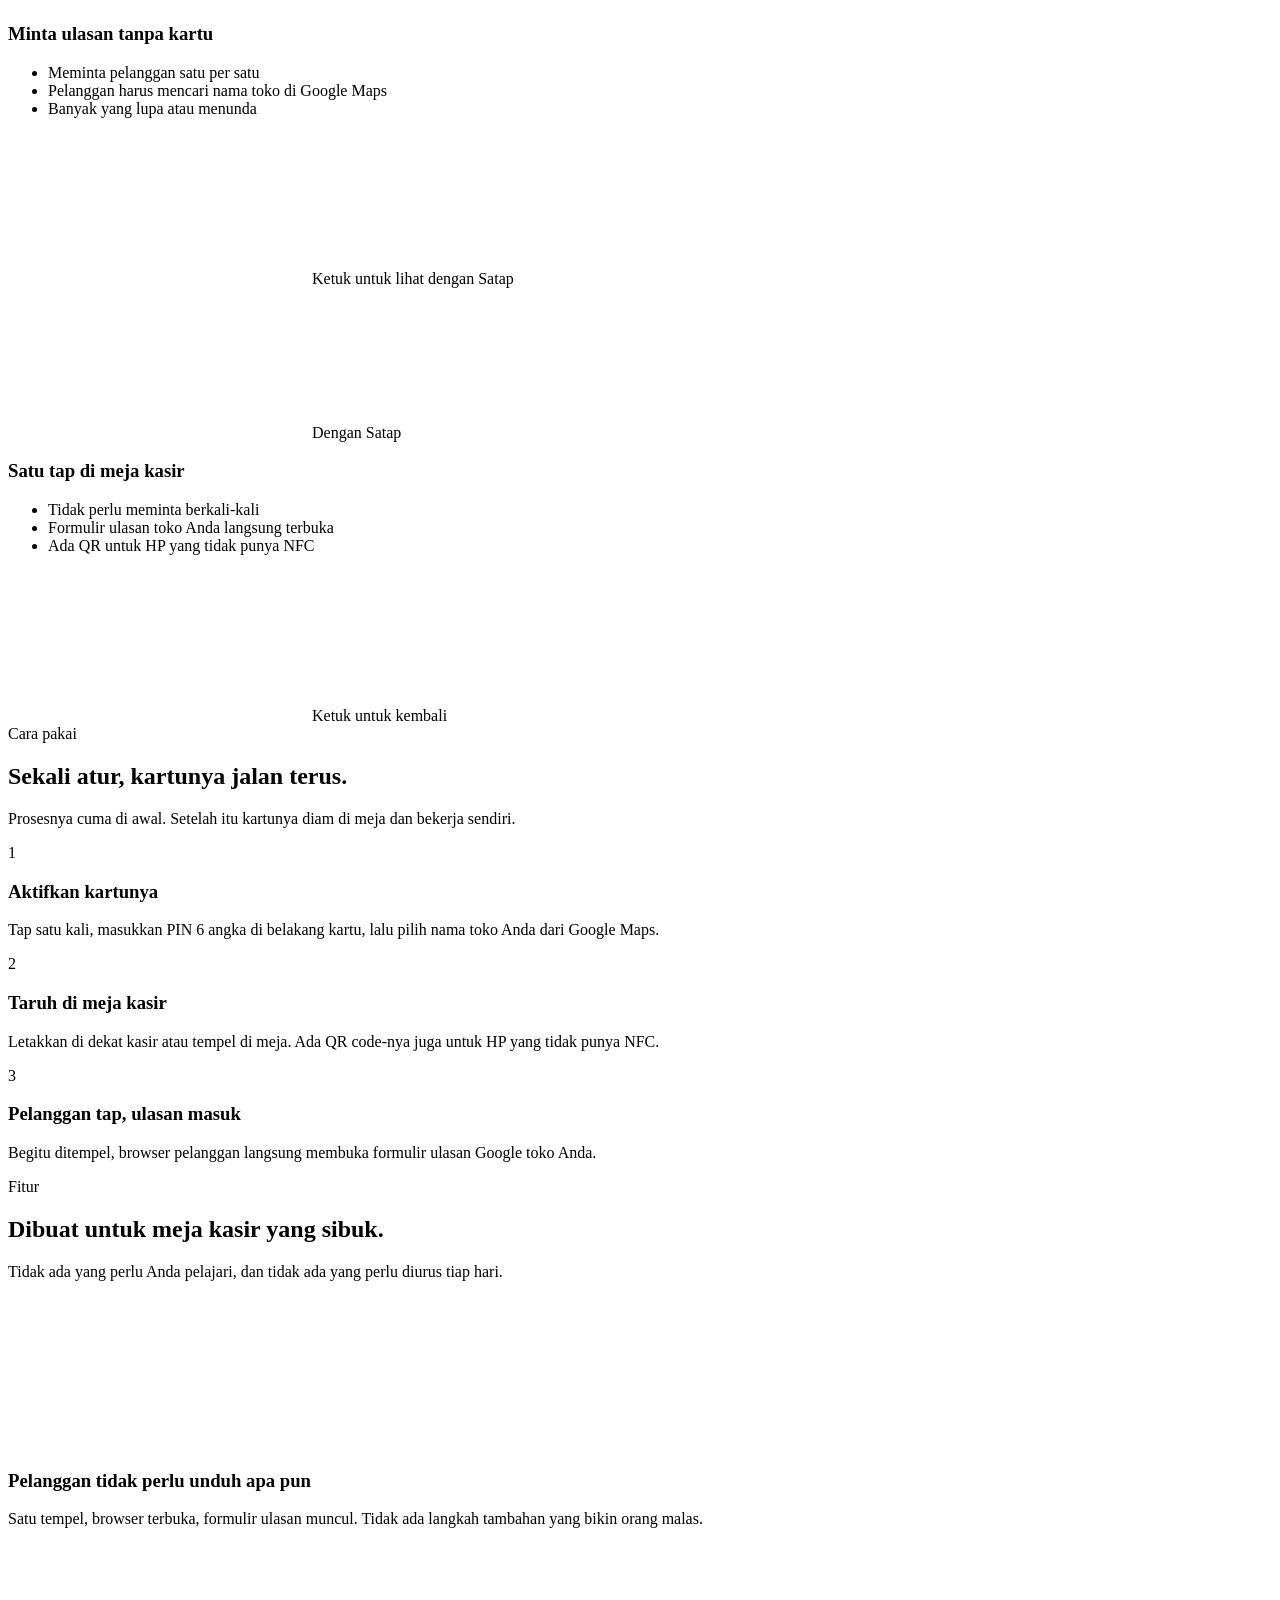
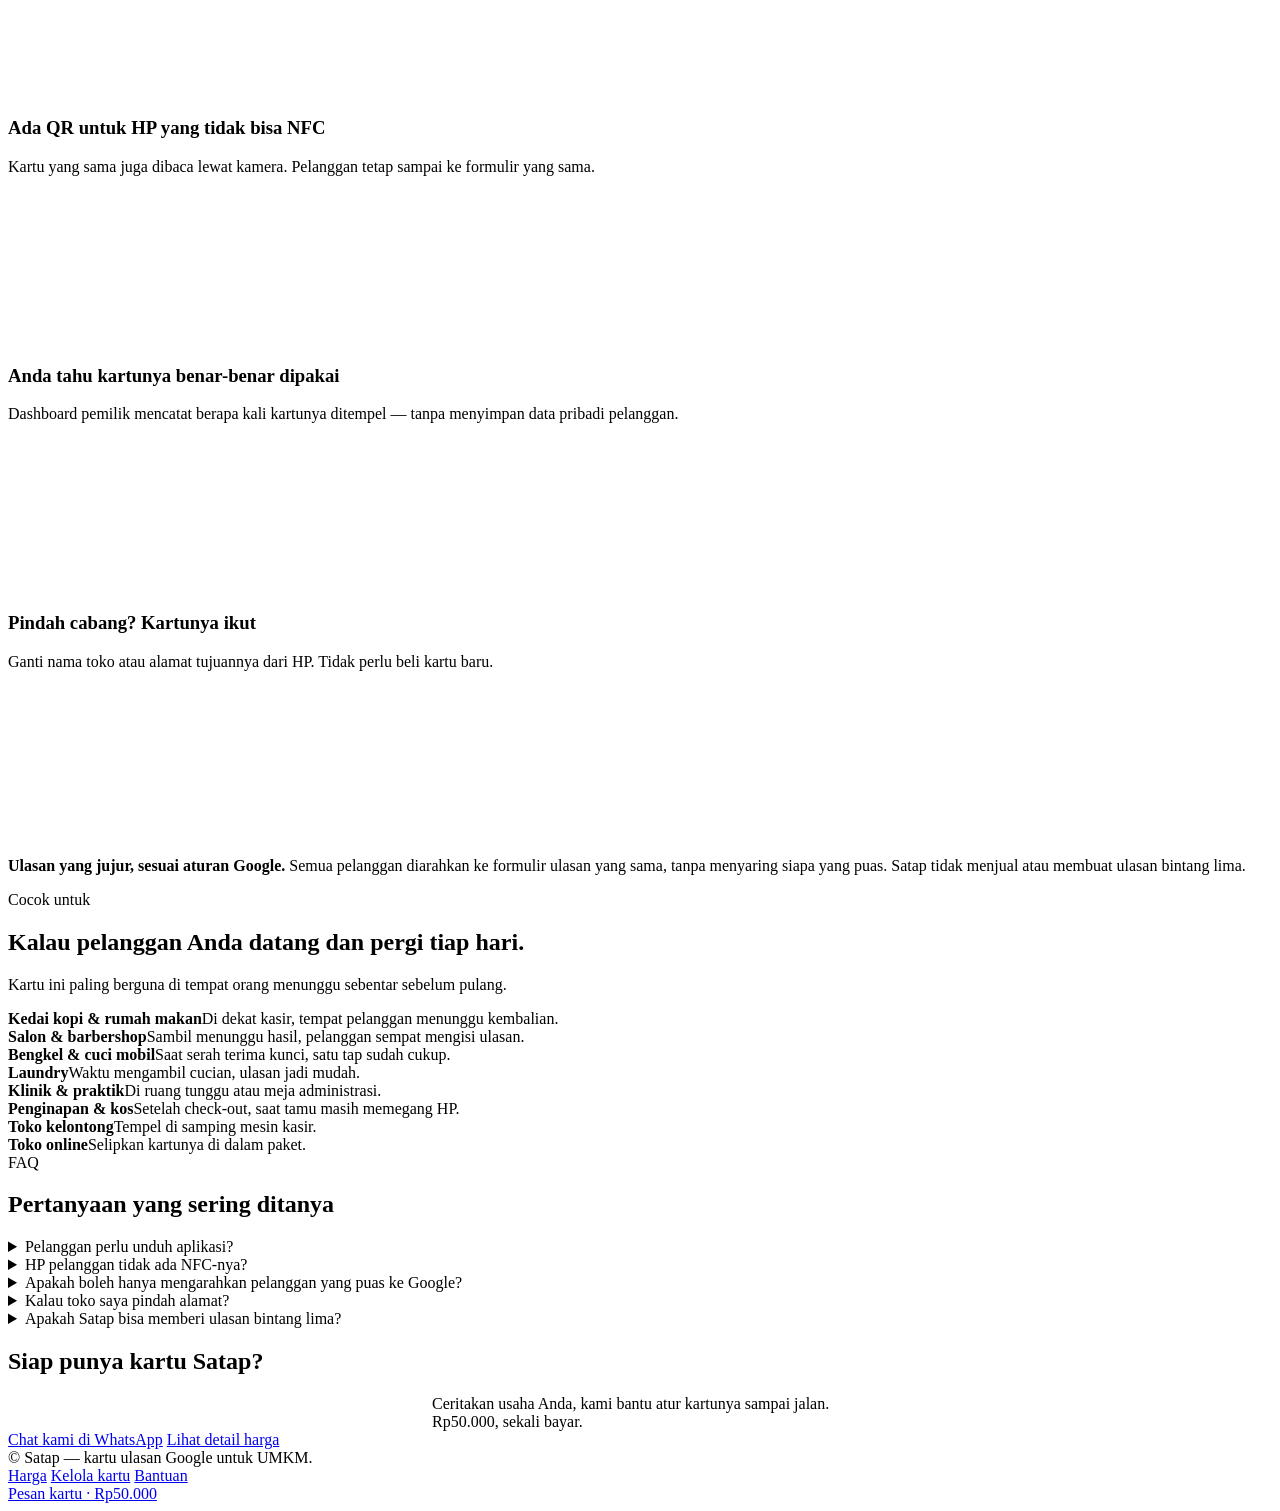
==== commit 16706e5f: "polish: animasi hero bercerita + hiasan kartu landing" ====
--- a/public/index.html
+++ b/public/index.html
@@ -12,7 +12,8 @@
   <meta property="og:title" content="Satap · Satu tap, langsung ke ulasan Google toko Anda">
   <meta property="og:description" content="Kartu NFC + QR untuk meja kasir. Pelanggan tap, formulir ulasan Google terbuka. Rp50.000 sekali bayar, tanpa langganan.">
   <meta name="twitter:card" content="summary">
-  <link rel="icon" href="/assets/img/favicon.svg" type="image/svg+xml">
+  <link rel="icon" href="/assets/logo-1x1.png" type="image/png" sizes="256x256">
+  <link rel="apple-touch-icon" href="/assets/icon-180.png">
   <link rel="preconnect" href="https://fonts.googleapis.com">
   <link rel="preconnect" href="https://fonts.gstatic.com" crossorigin>
   <link href="https://fonts.googleapis.com/css2?family=Nunito:wght@400;600;700;800&display=swap" rel="stylesheet">
@@ -44,7 +45,7 @@
       <a href="#fitur">Fitur</a>
       <a href="/harga.html">Harga</a>
       <a href="/kelola.html">Kelola kartu</a>
-      <a class="nav-cta" data-wa target="_blank" rel="noopener" href="#">Pesan</a>
+      <a class="nav-cta" data-wa="order" target="_blank" rel="noopener" href="#">Pesan</a>
     </nav>
   </header>
 
@@ -58,7 +59,7 @@
         toko Anda langsung terbuka di browser mereka. Tanpa aplikasi, tanpa diminta.
       </p>
       <div class="hero-cta">
-        <a class="btn btn-primary" data-wa target="_blank" rel="noopener" href="#">Pesan kartu via WhatsApp</a>
+        <a class="btn btn-primary" data-wa="order" target="_blank" rel="noopener" href="#">Pesan kartu via WhatsApp</a>
         <a class="btn btn-ghost" href="#cara">Lihat cara kerjanya</a>
       </div>
       <ul class="hero-points">
@@ -69,7 +70,7 @@
     </div>
 
     <div class="mock">
-      <svg class="hero-art" viewBox="0 0 520 430" role="img" aria-label="Kartu Satap dan formulir ulasan Google yang terbuka di layar HP">
+      <svg class="hero-art" viewBox="0 0 560 430" role="img" aria-label="Kartu Satap ditempelkan ke HP, lalu formulir ulasan Google terbuka di layar">
         <defs>
           <linearGradient id="cardG" x1="0" y1="0" x2="1" y2="1">
             <stop offset="0" stop-color="#12805C"/>
@@ -78,62 +79,117 @@
           <filter id="softShadow" x="-25%" y="-25%" width="150%" height="150%">
             <feDropShadow dx="0" dy="12" stdDeviation="16" flood-color="#002018" flood-opacity="0.16"/>
           </filter>
+          <radialGradient id="flashG" cx="0.12" cy="0.55" r="1.05">
+            <stop offset="0" stop-color="#D7FF8E" stop-opacity="0.98"/>
+            <stop offset="0.55" stop-color="#C0F850" stop-opacity="0.6"/>
+            <stop offset="1" stop-color="#C0F850" stop-opacity="0.12"/>
+          </radialGradient>
           <path id="starPath" d="M11.525 2.295a.53.53 0 0 1 .95 0l2.31 4.679a2.123 2.123 0 0 0 1.595 1.16l5.166.756a.53.53 0 0 1 .294.904l-3.736 3.638a2.123 2.123 0 0 0-.611 1.878l.882 5.14a.53.53 0 0 1-.771.56l-4.618-2.428a2.122 2.122 0 0 0-1.973 0L6.396 21.01a.53.53 0 0 1-.77-.56l.881-5.139a2.122 2.122 0 0 0-.611-1.879L2.16 9.795a.53.53 0 0 1 .294-.906l5.165-.755a2.122 2.122 0 0 0 1.597-1.16z"/>
+          <clipPath id="screenClip"><rect x="313" y="37" width="202" height="354" rx="26"/></clipPath>
+          <clipPath id="leftOfPhone"><rect x="0" y="0" width="298" height="430"/></clipPath>
         </defs>
 
-        <circle cx="374" cy="140" r="130" fill="#F1FAE0"/>
-        <circle cx="112" cy="326" r="100" fill="#F4F8F3"/>
-
-        <!-- HP: formulir ulasan Google -->
-        <rect x="248" y="24" width="228" height="380" rx="36" fill="#0A2B22" filter="url(#softShadow)"/>
-        <rect x="261" y="37" width="202" height="354" rx="26" fill="#FFFFFF"/>
-        <rect x="337" y="47" width="50" height="7" rx="3.5" fill="#0A2B22"/>
-
-        <text x="285" y="88" font-size="11" font-weight="700" fill="#8A968F" letter-spacing="0.08em">TULIS ULASAN</text>
-        <text x="285" y="116" font-size="17" font-weight="800" fill="#002018">Kopi Senja</text>
-
-        <g fill="#0E6B4D">
-          <use href="#starPath" transform="translate(285,128) scale(0.8)"/>
-          <use href="#starPath" transform="translate(309,128) scale(0.8)"/>
-          <use href="#starPath" transform="translate(333,128) scale(0.8)"/>
-          <use href="#starPath" transform="translate(357,128) scale(0.8)"/>
-          <use href="#starPath" transform="translate(381,128) scale(0.8)"/>
-        </g>
-
-        <rect x="285" y="168" width="154" height="76" rx="10" fill="#F6F8F7"/>
-        <rect x="297" y="186" width="126" height="9" rx="4.5" fill="#E4E9E6"/>
-        <rect x="297" y="204" width="104" height="9" rx="4.5" fill="#E4E9E6"/>
-        <rect x="297" y="222" width="118" height="9" rx="4.5" fill="#E4E9E6"/>
-
-        <rect x="285" y="300" width="154" height="42" rx="12" fill="#C0F850"/>
-        <text x="362" y="327" font-size="14" font-weight="800" fill="#002018" text-anchor="middle">Kirim</text>
-
-        <rect x="285" y="358" width="96" height="8" rx="4" fill="#EDF1EE"/>
-
-        <!-- Kartu Satap -->
-        <g transform="rotate(-8 138 296)">
-          <rect x="10" y="212" width="256" height="168" rx="20" fill="url(#cardG)" filter="url(#softShadow)"/>
-          <g fill="none" stroke="#C0F850" stroke-width="3" stroke-linecap="round">
-            <path d="M46 252a8 8 0 0 1 0 16"/>
-            <path d="M54 246a16 16 0 0 1 0 28"/>
-            <path d="M62 240a24 24 0 0 1 0 40"/>
-          </g>
-          <text x="46" y="320" font-size="22" font-weight="800" fill="#FFFFFF">Satap</text>
-          <text x="46" y="342" font-size="12" font-weight="700" fill="#C0F850">Tap untuk ulasan</text>
-          <g transform="translate(182,282)">
-            <rect width="56" height="56" rx="8" fill="#FFFFFF"/>
-            <g fill="#002018">
-              <rect x="8" y="8" width="13" height="13" rx="2"/>
-              <rect x="35" y="8" width="13" height="13" rx="2"/>
-              <rect x="8" y="35" width="13" height="13" rx="2"/>
-              <rect x="27" y="27" width="7" height="7"/>
-              <rect x="38" y="38" width="7" height="7"/>
-              <rect x="27" y="40" width="6" height="6"/>
-              <rect x="41" y="27" width="6" height="6"/>
+        <circle cx="420" cy="140" r="130" fill="#F1FAE0"/>
+        <circle cx="120" cy="326" r="100" fill="#F4F8F3"/>
+
+        <!-- Kartu Satap (di belakang HP supaya terlihat benar-benar menempel) -->
+        <g class="hero-card">
+          <g transform="rotate(-8 138 296)">
+            <rect x="10" y="212" width="256" height="168" rx="20" fill="url(#cardG)" filter="url(#softShadow)"/>
+            <g fill="none" stroke="#C0F850" stroke-width="3" stroke-linecap="round">
+              <path d="M46 252a8 8 0 0 1 0 16"/>
+              <path d="M54 246a16 16 0 0 1 0 28"/>
+              <path d="M62 240a24 24 0 0 1 0 40"/>
+            </g>
+            <text x="46" y="320" font-size="22" font-weight="800" fill="#FFFFFF">Satap</text>
+            <text x="46" y="342" font-size="12" font-weight="700" fill="#C0F850">Tap untuk ulasan</text>
+            <g transform="translate(182,282)">
+              <rect width="56" height="56" rx="8" fill="#FFFFFF"/>
+              <g fill="#002018">
+                <rect x="8" y="8" width="13" height="13" rx="2"/>
+                <rect x="35" y="8" width="13" height="13" rx="2"/>
+                <rect x="8" y="35" width="13" height="13" rx="2"/>
+                <rect x="27" y="27" width="7" height="7"/>
+                <rect x="38" y="38" width="7" height="7"/>
+                <rect x="27" y="40" width="6" height="6"/>
+                <rect x="41" y="27" width="6" height="6"/>
+              </g>
             </g>
           </g>
         </g>
+
+        <!-- HP -->
+        <g class="hero-phone">
+          <rect x="300" y="24" width="228" height="380" rx="36" fill="#0A2B22" filter="url(#softShadow)"/>
+          <rect x="313" y="37" width="202" height="354" rx="26" fill="#FFFFFF"/>
+          <rect x="389" y="47" width="50" height="7" rx="3.5" fill="#0A2B22"/>
+
+        <g clip-path="url(#screenClip)">
+          <!-- layar sebelum kartu ditempel -->
+          <g class="scr scr-a">
+            <text x="414" y="140" font-size="11" font-weight="700" fill="#9AA7A0" letter-spacing="0.1em" text-anchor="middle">MENUNGGU KARTU</text>
+            <g fill="none" stroke="#D2DCD7" stroke-width="3" stroke-linecap="round">
+              <path d="M398 192a8 8 0 0 1 0 16"/>
+              <path d="M406 186a16 16 0 0 1 0 28"/>
+              <path d="M414 180a24 24 0 0 1 0 40"/>
+            </g>
+            <text x="414" y="252" font-size="12.5" font-weight="700" fill="#B6C1BB" text-anchor="middle">Tempelkan kartu Satap</text>
+            <rect x="349" y="286" width="130" height="10" rx="5" fill="#EEF1EF"/>
+            <rect x="349" y="308" width="96" height="10" rx="5" fill="#F3F6F4"/>
+          </g>
+
+          <!-- layar setelah kartu ditempel: formulir ulasan Google -->
+          <g class="scr scr-b" opacity="0">
+            <text x="337" y="88" font-size="11" font-weight="700" fill="#8A968F" letter-spacing="0.08em">TULIS ULASAN</text>
+            <text x="337" y="116" font-size="17" font-weight="800" fill="#002018">Kopi Senja</text>
+            <!-- bintang abu sebagai dasar -->
+            <g fill="#DCE3DF">
+              <use href="#starPath" transform="translate(337,128) scale(0.8)"/>
+              <use href="#starPath" transform="translate(361,128) scale(0.8)"/>
+              <use href="#starPath" transform="translate(385,128) scale(0.8)"/>
+              <use href="#starPath" transform="translate(409,128) scale(0.8)"/>
+              <use href="#starPath" transform="translate(433,128) scale(0.8)"/>
+            </g>
+            <!-- bintang hijau yang menyala satu per satu -->
+            <g fill="#0E6B4D">
+              <g transform="translate(337,128) scale(0.8)"><use class="st st-1" href="#starPath"/></g>
+              <g transform="translate(361,128) scale(0.8)"><use class="st st-2" href="#starPath"/></g>
+              <g transform="translate(385,128) scale(0.8)"><use class="st st-3" href="#starPath"/></g>
+              <g transform="translate(409,128) scale(0.8)"><use class="st st-4" href="#starPath"/></g>
+              <g transform="translate(433,128) scale(0.8)"><use class="st st-5" href="#starPath"/></g>
+            </g>
+            <rect x="337" y="168" width="154" height="76" rx="10" fill="#F6F8F7"/>
+            <rect class="ln ln-1" x="349" y="186" width="126" height="9" rx="4.5" fill="#E4E9E6"/>
+            <rect class="ln ln-2" x="349" y="204" width="104" height="9" rx="4.5" fill="#E4E9E6"/>
+            <rect class="ln ln-3" x="349" y="222" width="118" height="9" rx="4.5" fill="#E4E9E6"/>
+            <g class="kirim">
+              <rect x="337" y="300" width="154" height="42" rx="12" fill="#C0F850"/>
+              <text x="414" y="327" font-size="14" font-weight="800" fill="#002018" text-anchor="middle">Kirim</text>
+            </g>
+            <rect x="337" y="358" width="96" height="8" rx="4" fill="#EDF1EE"/>
+          </g>
+
+          <rect class="scr-flash" x="313" y="37" width="202" height="354" fill="url(#flashG)" opacity="0"/>
+          </g>
+        </g>
+
+        <!-- gelombang tap: separuh lingkaran di kiri tepi HP -->
+        <g clip-path="url(#leftOfPhone)" fill="none" stroke="#C0F850" stroke-width="4" stroke-linecap="round">
+          <circle class="tw tw-1" cx="300" cy="288" r="20" opacity="0"/>
+          <circle class="tw tw-2" cx="300" cy="288" r="20" opacity="0"/>
+          <circle class="tw tw-3" cx="300" cy="288" r="20" opacity="0"/>
+        </g>
       </svg>
+
+      <!-- keterangan yang ikut berganti mengikuti fase animasi -->
+      <div class="hero-narration" aria-hidden="true">
+        <div class="hero-caps">
+          <span class="hero-cap cap-a">Kartu Satap siap di meja kasir</span>
+          <span class="hero-cap cap-b">Pelanggan menempelkan HP ke kartu</span>
+          <span class="hero-cap cap-c">Formulir ulasan Google langsung terbuka</span>
+        </div>
+        <div class="hero-dots"><i class="dot-1"></i><i class="dot-2"></i><i class="dot-3"></i></div>
+      </div>
     </div>
   </section>
 
@@ -153,6 +209,7 @@
     <div class="flip" id="flip" role="button" tabindex="0" aria-pressed="false" aria-label="Bandingkan cara biasa dengan cara Satap">
       <div class="flip-inner">
         <div class="flip-face flip-front" id="flip-front">
+          <svg class="flip-mark" aria-hidden="true"><use href="/assets/icons.svg#x"></use></svg>
           <span class="flip-kicker">Cara biasa</span>
           <h3>Minta ulasan tanpa kartu</h3>
           <ul>
@@ -166,6 +223,7 @@
           </span>
         </div>
         <div class="flip-face flip-back" id="flip-back" aria-hidden="true">
+          <svg class="flip-mark" aria-hidden="true"><use href="/assets/icons.svg#check"></use></svg>
           <span class="flip-kicker">Dengan Satap</span>
           <h3>Satu tap di meja kasir</h3>
           <ul>
@@ -295,7 +353,7 @@
       Ceritakan usaha Anda, kami bantu atur kartunya sampai jalan. Rp50.000, sekali bayar.
     </p>
     <div class="row">
-      <a class="btn btn-primary" data-wa target="_blank" rel="noopener" href="#">Chat kami di WhatsApp</a>
+      <a class="btn btn-primary" data-wa="order" target="_blank" rel="noopener" href="#">Chat kami di WhatsApp</a>
       <a class="btn btn-ghost" href="/harga.html">Lihat detail harga</a>
     </div>
   </section>
@@ -305,7 +363,7 @@
     <nav>
       <a href="/harga.html">Harga</a>
       <a href="/kelola.html">Kelola kartu</a>
-      <a data-wa target="_blank" rel="noopener" href="#">Bantuan</a>
+      <a data-wa="help" target="_blank" rel="noopener" href="#">Bantuan</a>
     </nav>
   </footer>
 
@@ -313,7 +371,7 @@
 
 <!-- CTA lengket (hanya tampil di HP) -->
 <div class="sticky-cta" id="sticky-cta">
-  <a class="btn btn-primary" data-wa target="_blank" rel="noopener" href="#">Pesan kartu · Rp50.000</a>
+  <a class="btn btn-primary" data-wa="order" target="_blank" rel="noopener" href="#">Pesan kartu · Rp50.000</a>
 </div>
 
 <script type="module" src="/assets/js/landing.js"></script>
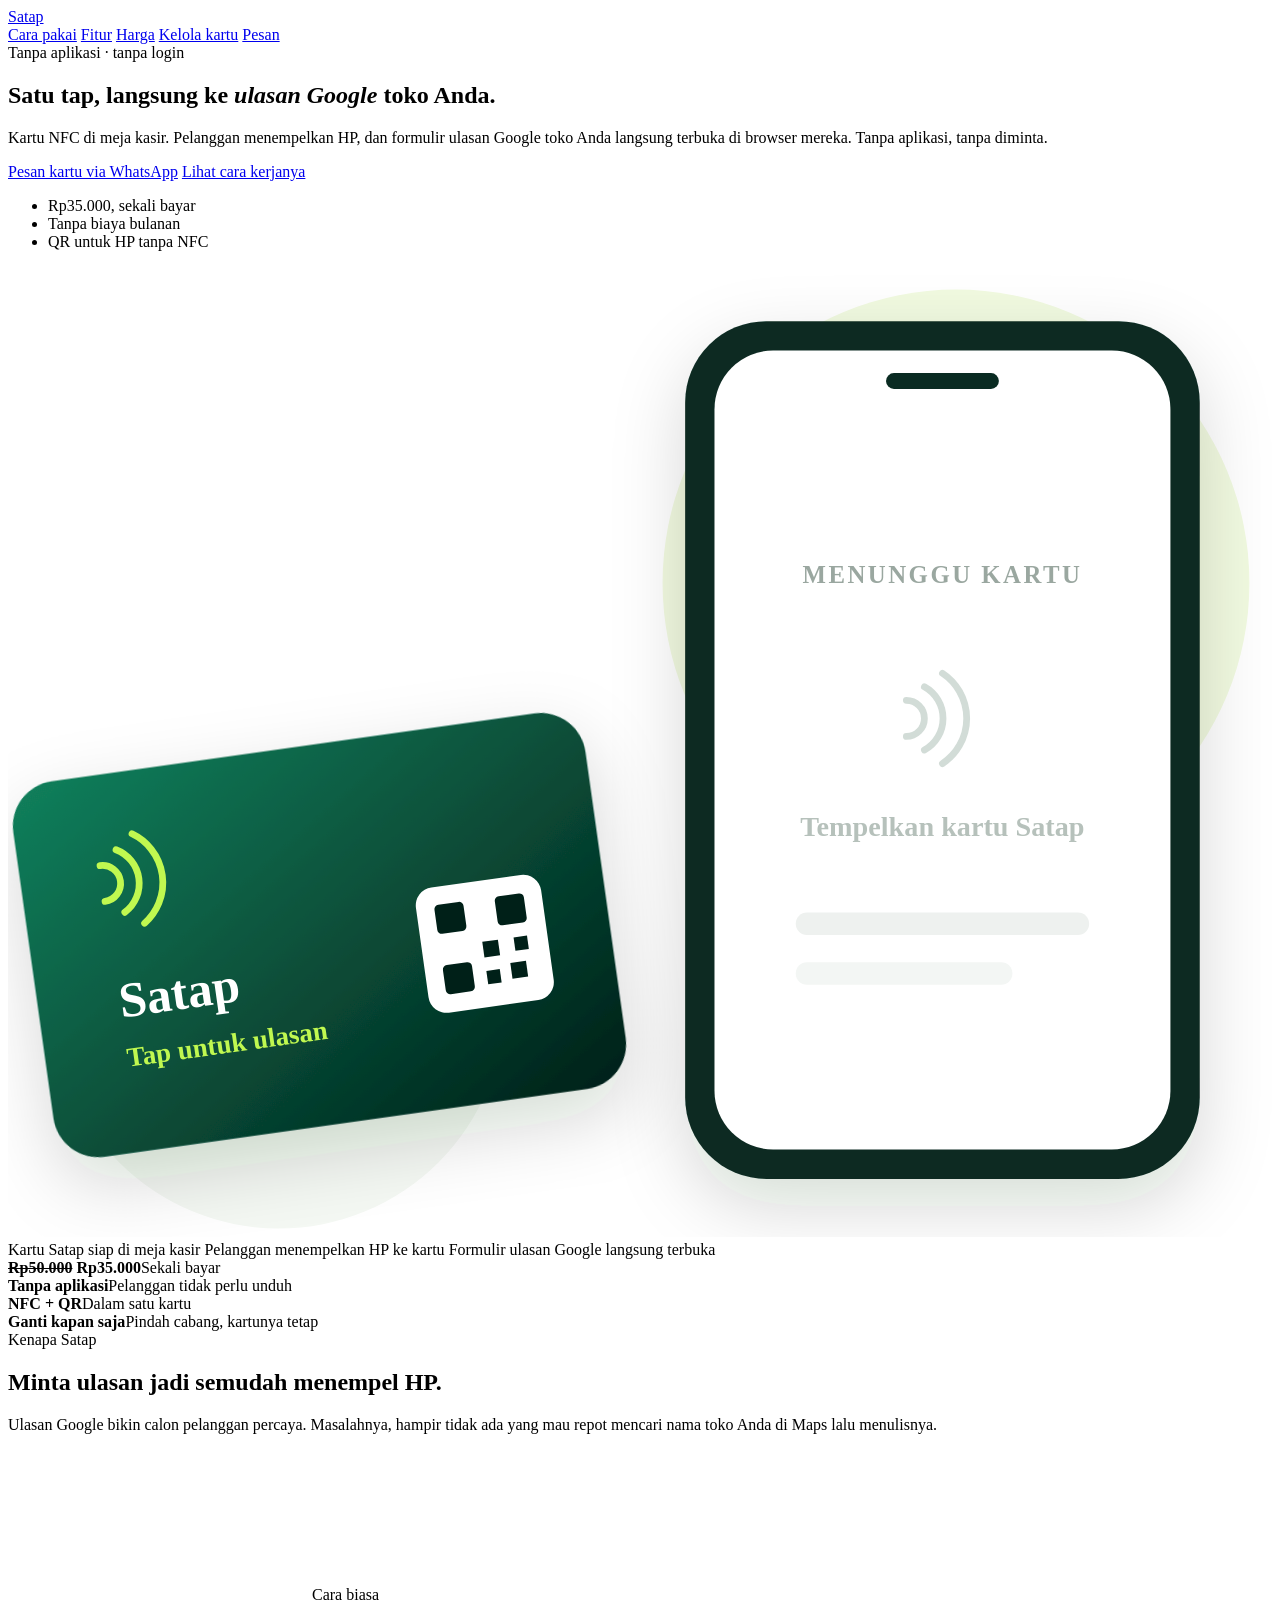
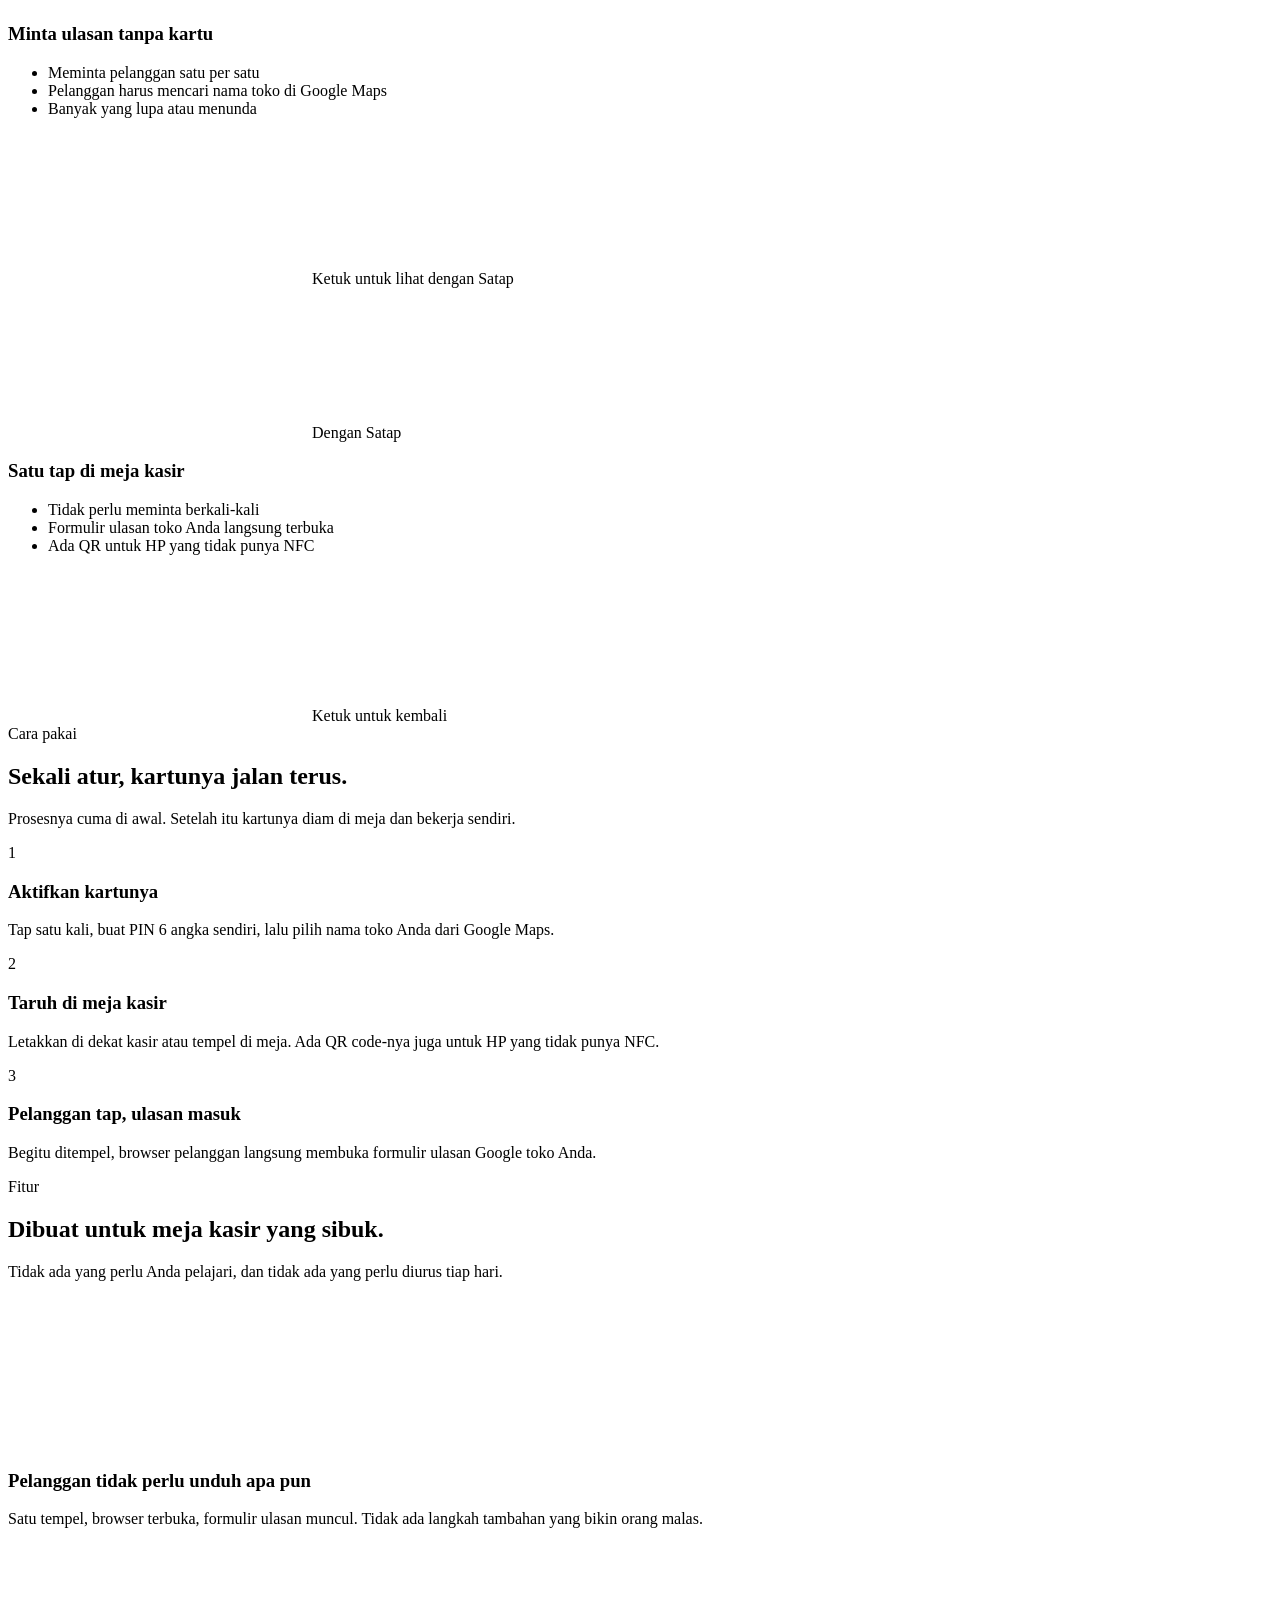
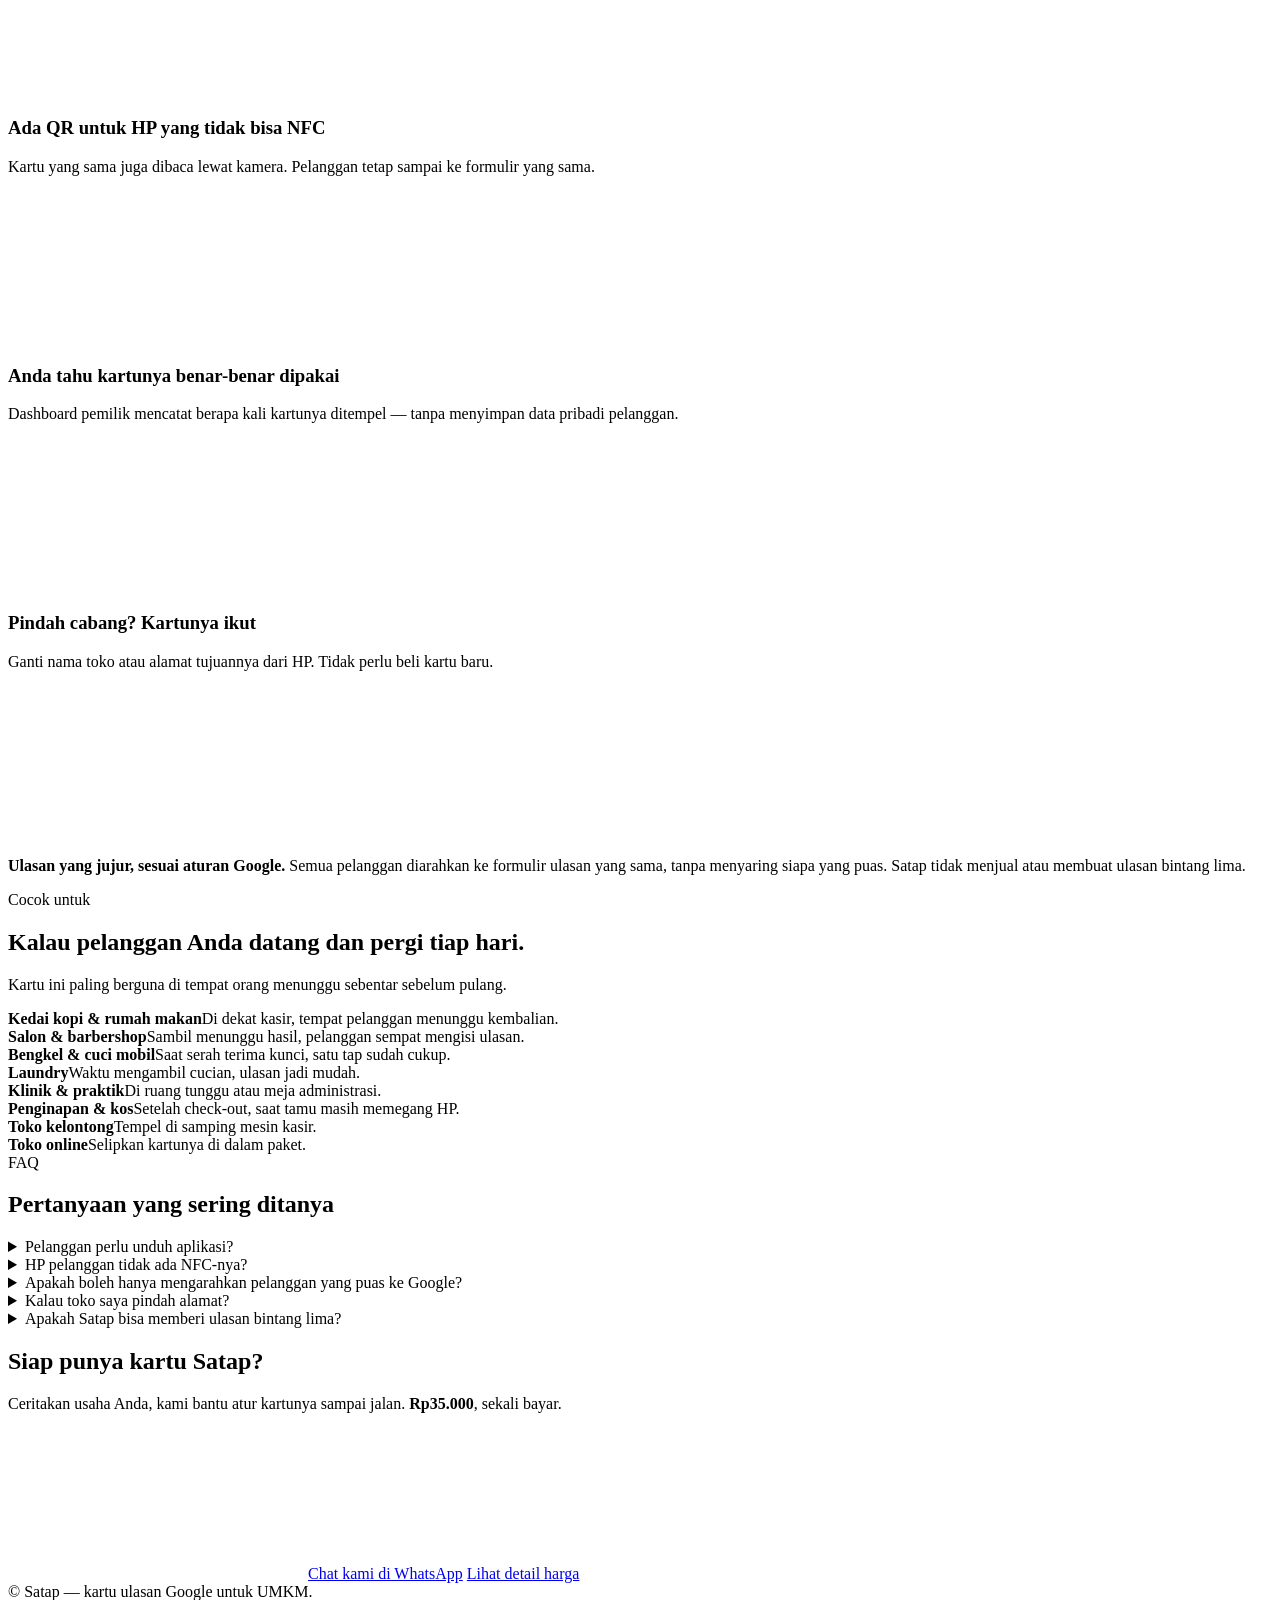
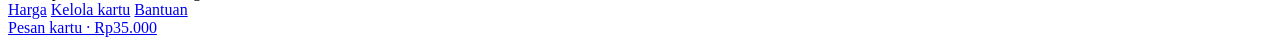
==== commit 8475155a: "polish: harga, nav, animasi FAQ, CTA, dan brand intro (landing) - Harga: Rp50.000 dicoret -> Rp35.00" ====
--- a/public/index.html
+++ b/public/index.html
@@ -5,12 +5,12 @@
   <meta name="viewport" content="width=device-width, initial-scale=1, viewport-fit=cover">
   <meta name="theme-color" content="#F7F5EF">
   <title>Satap · Satu tap, langsung ke ulasan Google toko Anda</title>
-  <meta name="description" content="Kartu NFC yang sekali ditempel langsung membuka formulir ulasan Google toko Anda. Tanpa aplikasi, tanpa login untuk pelanggan. Rp50.000 sekali bayar.">
+  <meta name="description" content="Kartu NFC yang sekali ditempel langsung membuka formulir ulasan Google toko Anda. Tanpa aplikasi, tanpa login untuk pelanggan. Rp35.000 sekali bayar.">
   <meta property="og:type" content="website">
   <meta property="og:locale" content="id_ID">
   <meta property="og:site_name" content="Satap">
   <meta property="og:title" content="Satap · Satu tap, langsung ke ulasan Google toko Anda">
-  <meta property="og:description" content="Kartu NFC + QR untuk meja kasir. Pelanggan tap, formulir ulasan Google terbuka. Rp50.000 sekali bayar, tanpa langganan.">
+  <meta property="og:description" content="Kartu NFC + QR untuk meja kasir. Pelanggan tap, formulir ulasan Google terbuka. Rp35.000 sekali bayar, tanpa langganan.">
   <meta name="twitter:card" content="summary">
   <link rel="icon" href="/assets/logo-1x1.png" type="image/png" sizes="256x256">
   <link rel="apple-touch-icon" href="/assets/icon-180.png">
@@ -20,12 +20,16 @@
   <link rel="stylesheet" href="/assets/css/style.css">
   <link rel="stylesheet" href="/assets/css/upgrade.css">
 
+  <!-- Brand intro (landing): kritikal anti-flash — sekali per sesi, hormati reduced-motion -->
+  <style>#intro{display:none}html[data-intro="on"] #intro{display:grid;position:fixed;inset:0;z-index:100;background:#F7F5EF;place-items:center}</style>
+  <script>try{var r=document.documentElement;if(!matchMedia('(prefers-reduced-motion: reduce)').matches&&!sessionStorage.getItem('satap_intro')){sessionStorage.setItem('satap_intro','1');r.dataset.intro='on'}}catch(e){}</script>
+
   <script type="application/ld+json">
   {
     "@context":"https://schema.org",
     "@graph":[
       {"@type":"Product","name":"Kartu Satap (NFC + QR)","description":"Kartu NFC dan QR yang membuka formulir ulasan Google toko Anda dengan satu tap.","brand":{"@type":"Brand","name":"Satap"},
-       "offers":{"@type":"Offer","price":"50000","priceCurrency":"IDR"}},
+       "offers":{"@type":"Offer","price":"35000","priceCurrency":"IDR"}},
       {"@type":"FAQPage","mainEntity":[
         {"@type":"Question","name":"Pelanggan perlu unduh aplikasi?","acceptedAnswer":{"@type":"Answer","text":"Tidak. Kartu NFC hanya berisi tautan. HP yang menempel akan membuka browser seperti membuka link biasa."}},
         {"@type":"Question","name":"HP pelanggan tidak ada NFC-nya?","acceptedAnswer":{"@type":"Answer","text":"Setiap kartu punya QR code. Pelanggan tinggal memindai QR tersebut dan hasilnya sama."}},
@@ -36,6 +40,7 @@
   </script>
 </head>
 <body>
+<div id="intro" aria-hidden="true"><div class="intro-mark"><img src="/assets/logo.png" alt="" width="46" height="46"></div></div>
 <main class="shell shell-wide">
 
   <header class="topbar" id="topbar">
@@ -63,7 +68,7 @@
         <a class="btn btn-ghost" href="#cara">Lihat cara kerjanya</a>
       </div>
       <ul class="hero-points">
-        <li>Rp50.000, sekali bayar</li>
+        <li>Rp35.000, sekali bayar</li>
         <li>Tanpa biaya bulanan</li>
         <li>QR untuk HP tanpa NFC</li>
       </ul>
@@ -195,7 +200,7 @@
 
   <!-- STRIP -->
   <div class="strip" role="list">
-    <div role="listitem"><b>Rp50.000</b><span>Sekali bayar</span></div>
+    <div role="listitem"><b><s class="price-was">Rp50.000</s> Rp35.000</b><span>Sekali bayar</span></div>
     <div role="listitem"><b>Tanpa aplikasi</b><span>Pelanggan tidak perlu unduh</span></div>
     <div role="listitem"><b>NFC + QR</b><span>Dalam satu kartu</span></div>
     <div role="listitem"><b>Ganti kapan saja</b><span>Pindah cabang, kartunya tetap</span></div>
@@ -249,7 +254,7 @@
       <div class="feature">
         <span class="num">1</span>
         <h3>Aktifkan kartunya</h3>
-        <p>Tap satu kali, masukkan PIN 6 angka di belakang kartu, lalu pilih nama toko Anda dari Google Maps.</p>
+        <p>Tap satu kali, buat PIN 6 angka sendiri, lalu pilih nama toko Anda dari Google Maps.</p>
       </div>
       <div class="feature">
         <span class="num">2</span>
@@ -349,12 +354,10 @@
   <!-- CTA -->
   <section class="cta-band" id="pesan">
     <h2>Siap punya kartu Satap?</h2>
-    <p class="muted" style="max-width:52ch;margin:10px auto 0">
-      Ceritakan usaha Anda, kami bantu atur kartunya sampai jalan. Rp50.000, sekali bayar.
-    </p>
-    <div class="row">
-      <a class="btn btn-primary" data-wa="order" target="_blank" rel="noopener" href="#">Chat kami di WhatsApp</a>
-      <a class="btn btn-ghost" href="/harga.html">Lihat detail harga</a>
+    <p class="cta-lead">Ceritakan usaha Anda, kami bantu atur kartunya sampai jalan. <strong>Rp35.000</strong>, sekali bayar.</p>
+    <div class="cta-actions">
+      <a class="btn btn-primary" data-wa="order" target="_blank" rel="noopener" href="#"><svg class="ic" aria-hidden="true"><use href="/assets/icons.svg#message-circle"></use></svg>Chat kami di WhatsApp</a>
+      <a class="btn btn-ghost" href="/harga.html">Lihat detail harga<svg class="ic" aria-hidden="true"><use href="/assets/icons.svg#arrow-right"></use></svg></a>
     </div>
   </section>
 
@@ -371,12 +374,23 @@
 
 <!-- CTA lengket (hanya tampil di HP) -->
 <div class="sticky-cta" id="sticky-cta">
-  <a class="btn btn-primary" data-wa="order" target="_blank" rel="noopener" href="#">Pesan kartu · Rp50.000</a>
+  <a class="btn btn-primary" data-wa="order" target="_blank" rel="noopener" href="#">Pesan kartu · Rp35.000</a>
 </div>
 
 <script type="module" src="/assets/js/landing.js"></script>
 <script>
 (function(){
+  /* Brand intro: buang overlay setelah animasi selesai (atau sebagai cadangan) */
+  var intro = document.getElementById('intro');
+  if (intro) {
+    var introDone = function(){ if (intro && intro.parentNode) intro.parentNode.removeChild(intro); };
+    if (document.documentElement.dataset.intro === 'on') {
+      intro.addEventListener('animationend', function(e){ if (e.animationName === 'introOut') introDone(); });
+      intro.addEventListener('click', introDone);
+      setTimeout(introDone, 1200);
+    } else { introDone(); }
+  }
+
   var top = document.getElementById('topbar');
   if (top) addEventListener('scroll', function(){ top.classList.toggle('is-scrolled', scrollY > 8); }, {passive:true});
 
